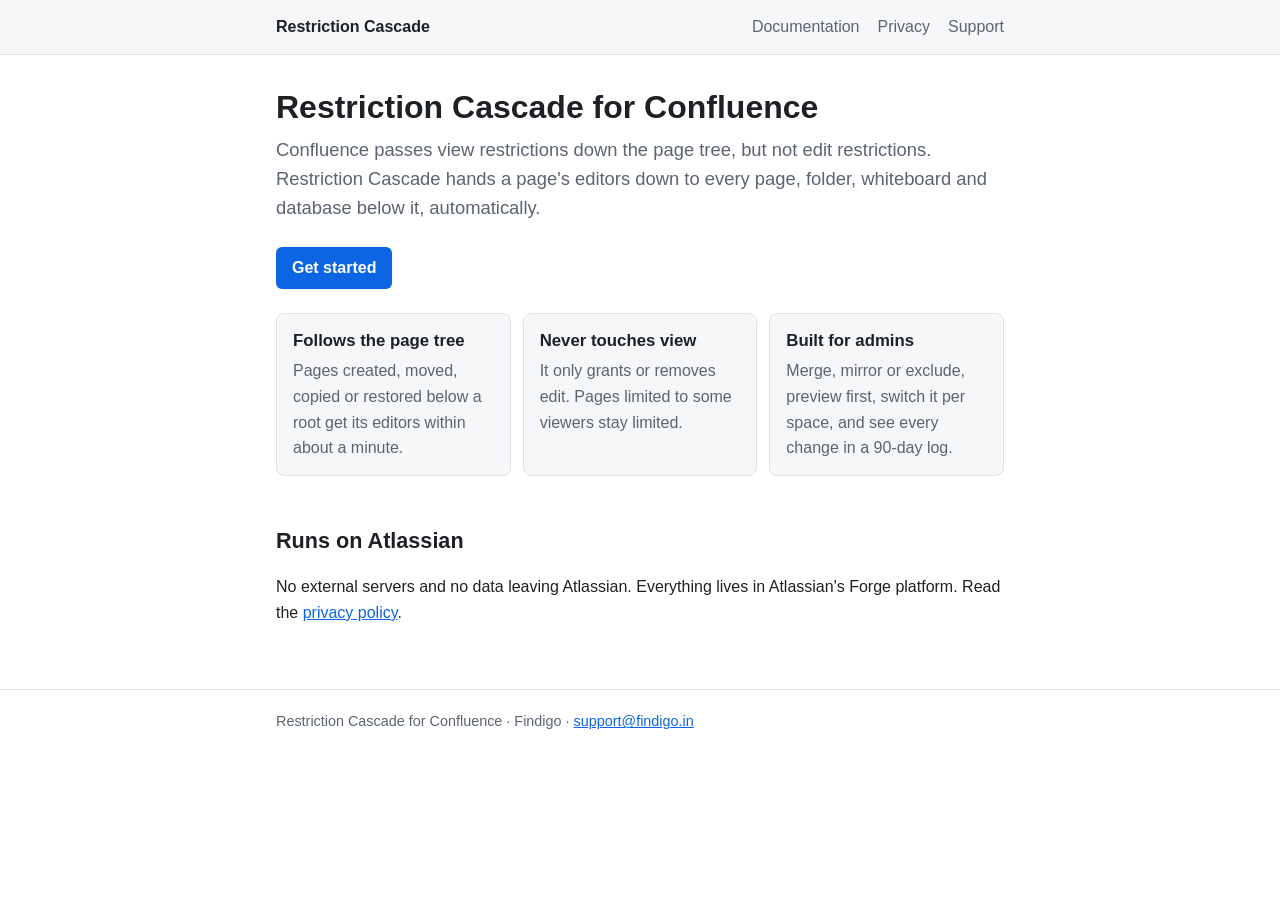
==== index.html @ 6f332340 "Add documentation, privacy policy and support pages Public pages for the Restriction Cascade for Con" ====
<!doctype html>
<html lang="en">
<head>
  <meta charset="utf-8">
  <meta name="viewport" content="width=device-width, initial-scale=1">
  <title>Restriction Cascade for Confluence</title>
  <meta name="description" content="Child pages inherit the parent's edit restrictions automatically. Merge or mirror editors, audit every change, never touch view.">
  <link rel="stylesheet" href="/assets/style.css">
</head>
<body>
  <header class="site">
    <div class="inner">
      <a class="brand" href="/">Restriction Cascade</a>
      <nav class="site" aria-label="Main">
        <a href="/docs/">Documentation</a>
        <a href="/privacy/">Privacy</a>
        <a href="/support/">Support</a>
      </nav>
    </div>
  </header>

  <main>
    <h1>Restriction Cascade for Confluence</h1>
    <p class="lead">
      Confluence passes view restrictions down the page tree, but not edit restrictions. Restriction Cascade hands a page's editors down to
      every page, folder, whiteboard and database below it, automatically.
    </p>
    <p><a class="button" href="/docs/#get-started">Get started</a></p>

    <div class="cards">
      <div class="card">
        <h3>Follows the page tree</h3>
        <p>Pages created, moved, copied or restored below a root get its editors within about a minute.</p>
      </div>
      <div class="card">
        <h3>Never touches view</h3>
        <p>It only grants or removes edit. Pages limited to some viewers stay limited.</p>
      </div>
      <div class="card">
        <h3>Built for admins</h3>
        <p>Merge, mirror or exclude, preview first, switch it per space, and see every change in a 90-day log.</p>
      </div>
    </div>

    <h2>Runs on Atlassian</h2>
    <p>No external servers and no data leaving Atlassian. Everything lives in Atlassian's Forge platform. Read the <a href="/privacy/">privacy policy</a>.</p>
  </main>

  <footer class="site">
    <div class="inner">Restriction Cascade for Confluence · Findigo · <a href="mailto:support@findigo.in">support@findigo.in</a></div>
  </footer>
</body>
</html>
---- assets/style.css ----
:root {
  --bg: #ffffff;
  --surface: #f6f7f9;
  --text: #1d2125;
  --muted: #5b6470;
  --border: #dfe1e6;
  --accent: #0c66e4;
  --accent-text: #ffffff;
  --code-bg: #f1f2f4;
  --ok: #216e4e;
  --warn-bg: #fff7d6;
  --warn-border: #f5cd47;
}

@media (prefers-color-scheme: dark) {
  :root {
    --bg: #161a1d;
    --surface: #1d2125;
    --text: #dee4ea;
    --muted: #9fadbc;
    --border: #38414a;
    --accent: #579dff;
    --accent-text: #161a1d;
    --code-bg: #22272b;
    --ok: #7ee2b8;
    --warn-bg: #332e1b;
    --warn-border: #7f5f01;
  }
}

* {
  box-sizing: border-box;
}

html {
  -webkit-text-size-adjust: 100%;
}

body {
  margin: 0;
  background: var(--bg);
  color: var(--text);
  font: 16px/1.6 -apple-system, BlinkMacSystemFont, "Segoe UI", Roboto, "Helvetica Neue", Arial, sans-serif;
}

a {
  color: var(--accent);
}

header.site {
  border-bottom: 1px solid var(--border);
  background: var(--surface);
}

header.site .inner,
main,
footer.site .inner {
  max-width: 760px;
  margin: 0 auto;
  padding: 0 16px;
}

header.site .inner {
  display: flex;
  flex-wrap: wrap;
  align-items: center;
  justify-content: space-between;
  gap: 8px 24px;
  padding-top: 14px;
  padding-bottom: 14px;
}

.brand {
  font-weight: 700;
  color: var(--text);
  text-decoration: none;
}

nav.site {
  display: flex;
  flex-wrap: wrap;
  gap: 4px 18px;
}

nav.site a {
  color: var(--muted);
  text-decoration: none;
}

nav.site a[aria-current="page"],
nav.site a:hover {
  color: var(--text);
}

main {
  padding-top: 32px;
  padding-bottom: 48px;
}

h1 {
  font-size: 2rem;
  line-height: 1.25;
  margin: 0 0 8px;
}

h2 {
  font-size: 1.35rem;
  margin: 40px 0 8px;
  padding-top: 8px;
}

h3 {
  font-size: 1.05rem;
  margin: 24px 0 4px;
}

.lead {
  font-size: 1.15rem;
  color: var(--muted);
  margin: 0 0 24px;
}

.meta {
  color: var(--muted);
  font-size: 0.9rem;
}

ul,
ol {
  padding-left: 1.4em;
}

li + li {
  margin-top: 4px;
}

code {
  background: var(--code-bg);
  border-radius: 4px;
  padding: 1px 5px;
  font-size: 0.92em;
  overflow-wrap: anywhere;
}

.cards {
  display: grid;
  grid-template-columns: repeat(auto-fit, minmax(210px, 1fr));
  gap: 12px;
  margin: 24px 0;
}

.card {
  border: 1px solid var(--border);
  border-radius: 8px;
  padding: 14px 16px;
  background: var(--surface);
}

.card h3 {
  margin-top: 0;
}

.card p {
  margin: 0;
  color: var(--muted);
}

.button {
  display: inline-block;
  background: var(--accent);
  color: var(--accent-text);
  border-radius: 6px;
  padding: 8px 16px;
  text-decoration: none;
  font-weight: 600;
}

.note {
  border: 1px solid var(--warn-border);
  background: var(--warn-bg);
  border-radius: 8px;
  padding: 12px 16px;
  margin: 16px 0;
}

table {
  width: 100%;
  border-collapse: collapse;
  margin: 12px 0;
  font-size: 0.95rem;
}

th,
td {
  text-align: left;
  vertical-align: top;
  border-bottom: 1px solid var(--border);
  padding: 8px 8px 8px 0;
}

.table-wrap {
  overflow-x: auto;
}

footer.site {
  border-top: 1px solid var(--border);
  color: var(--muted);
  font-size: 0.9rem;
}

footer.site .inner {
  padding-top: 20px;
  padding-bottom: 28px;
}
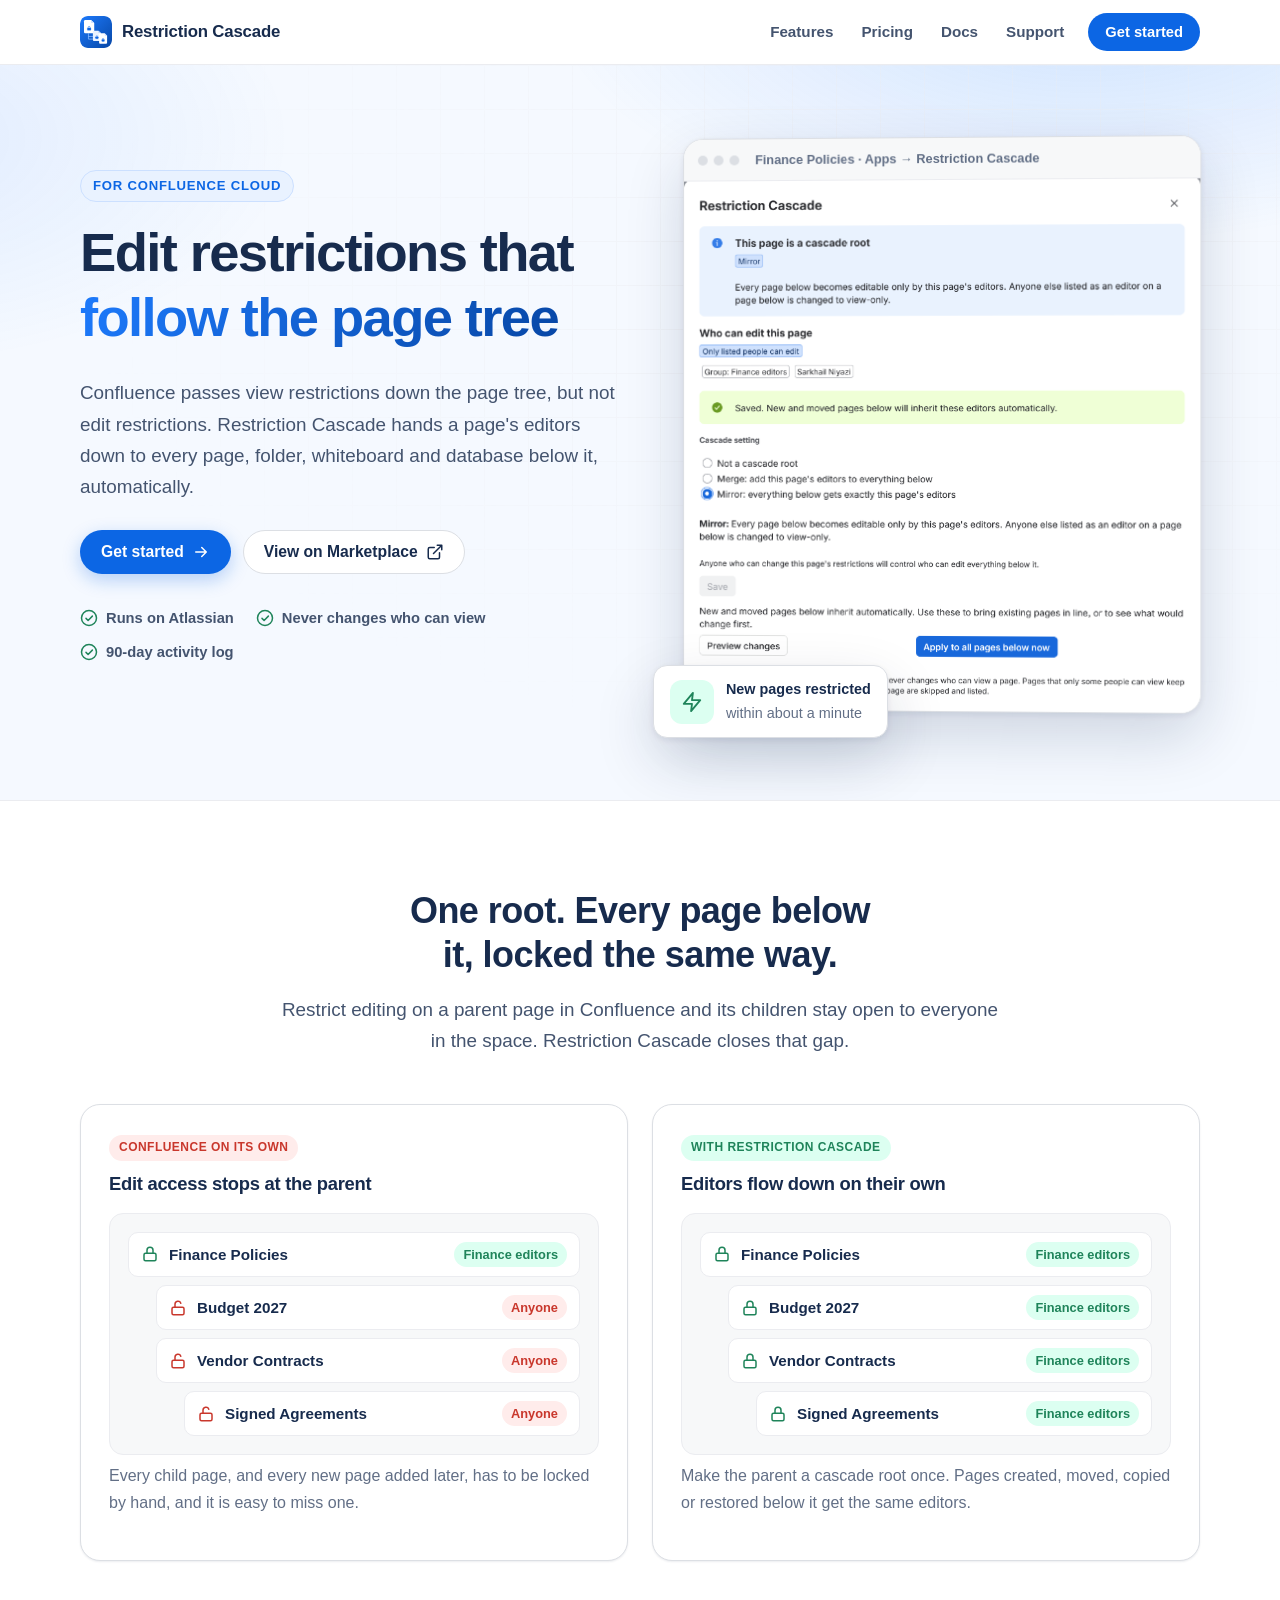
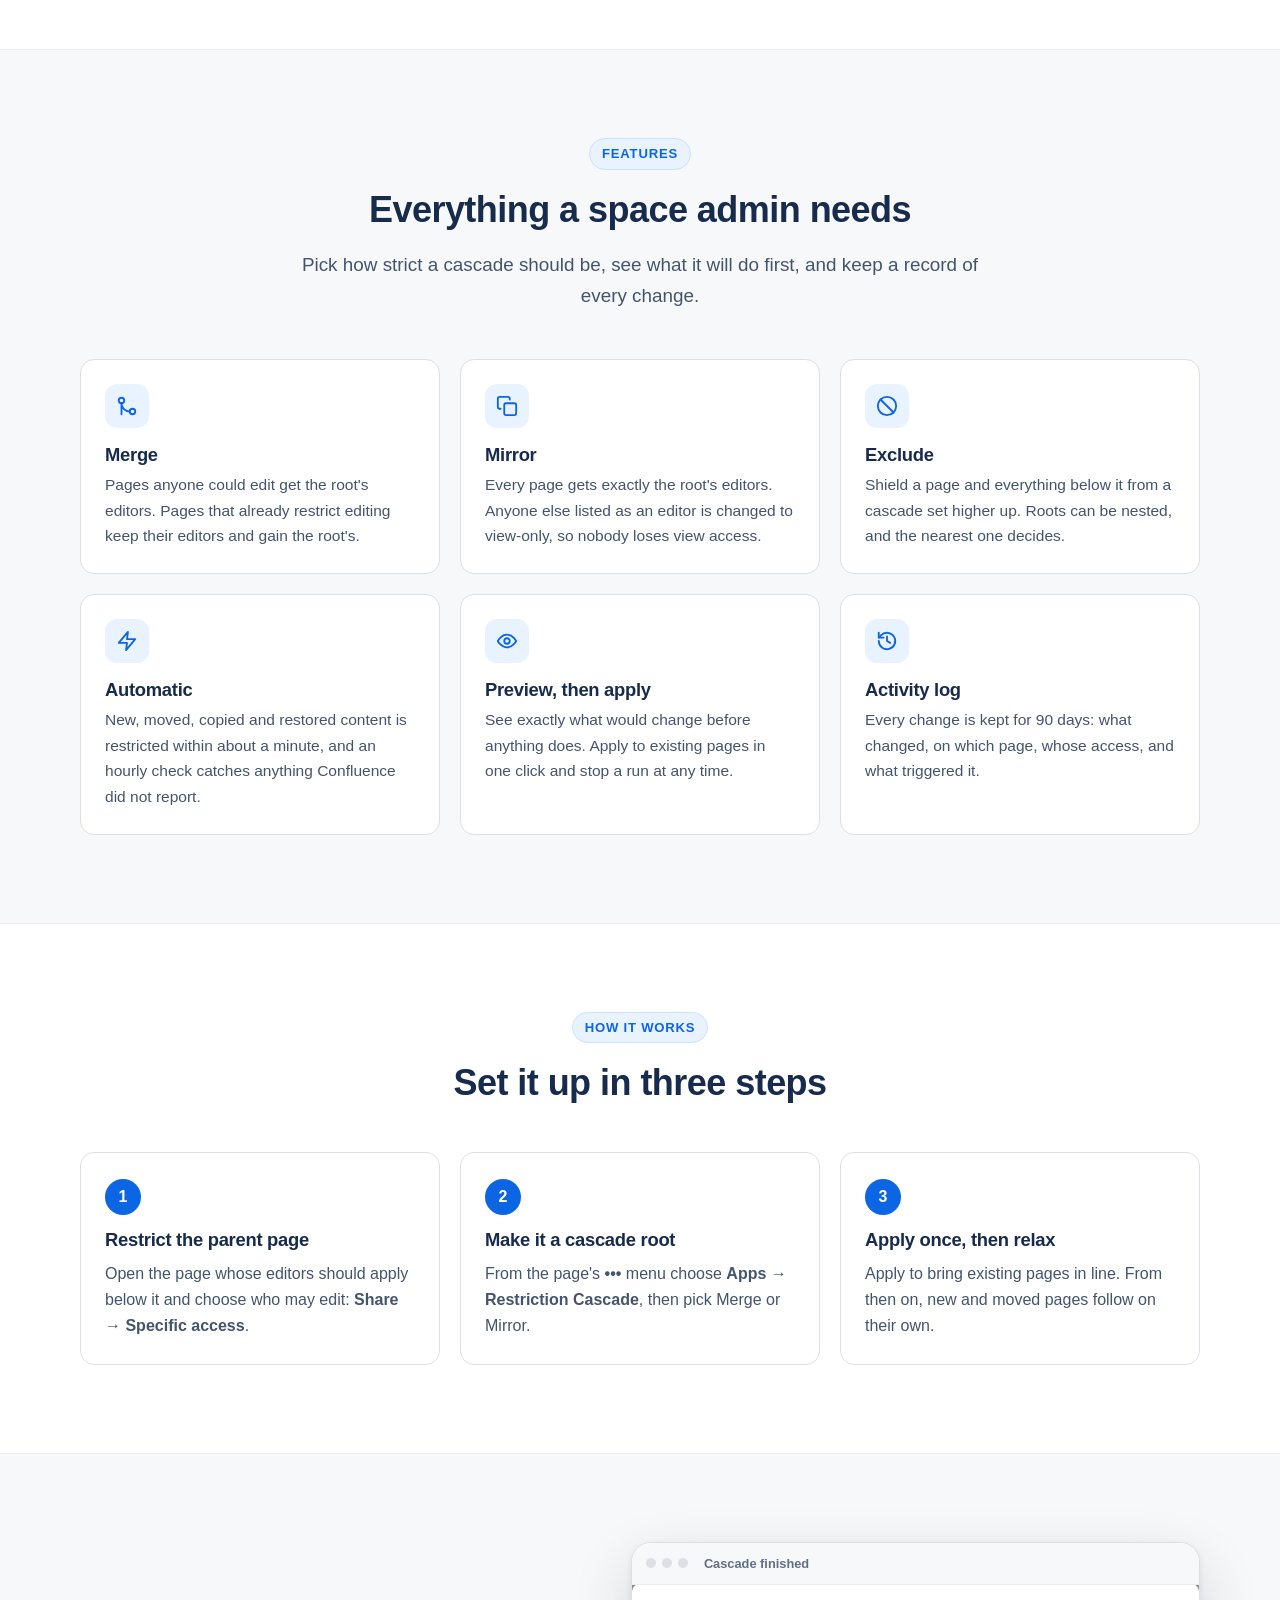
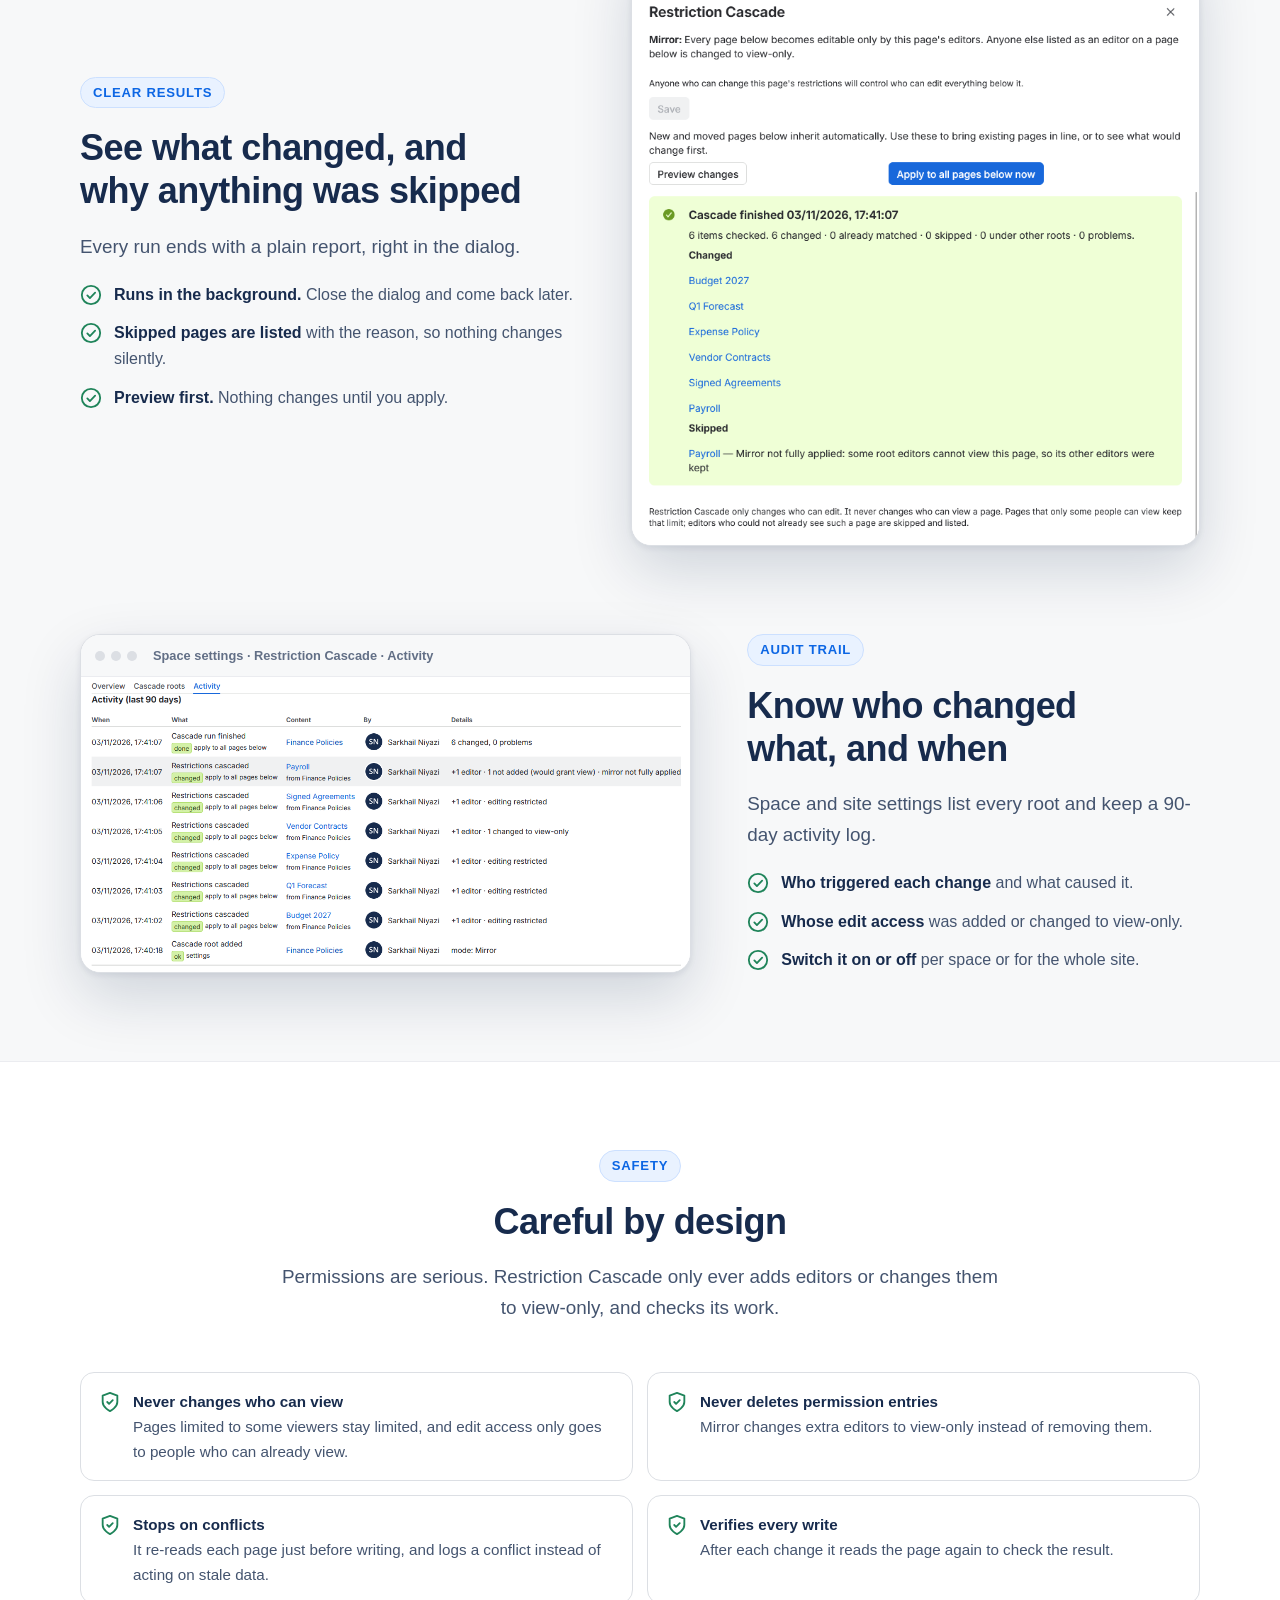
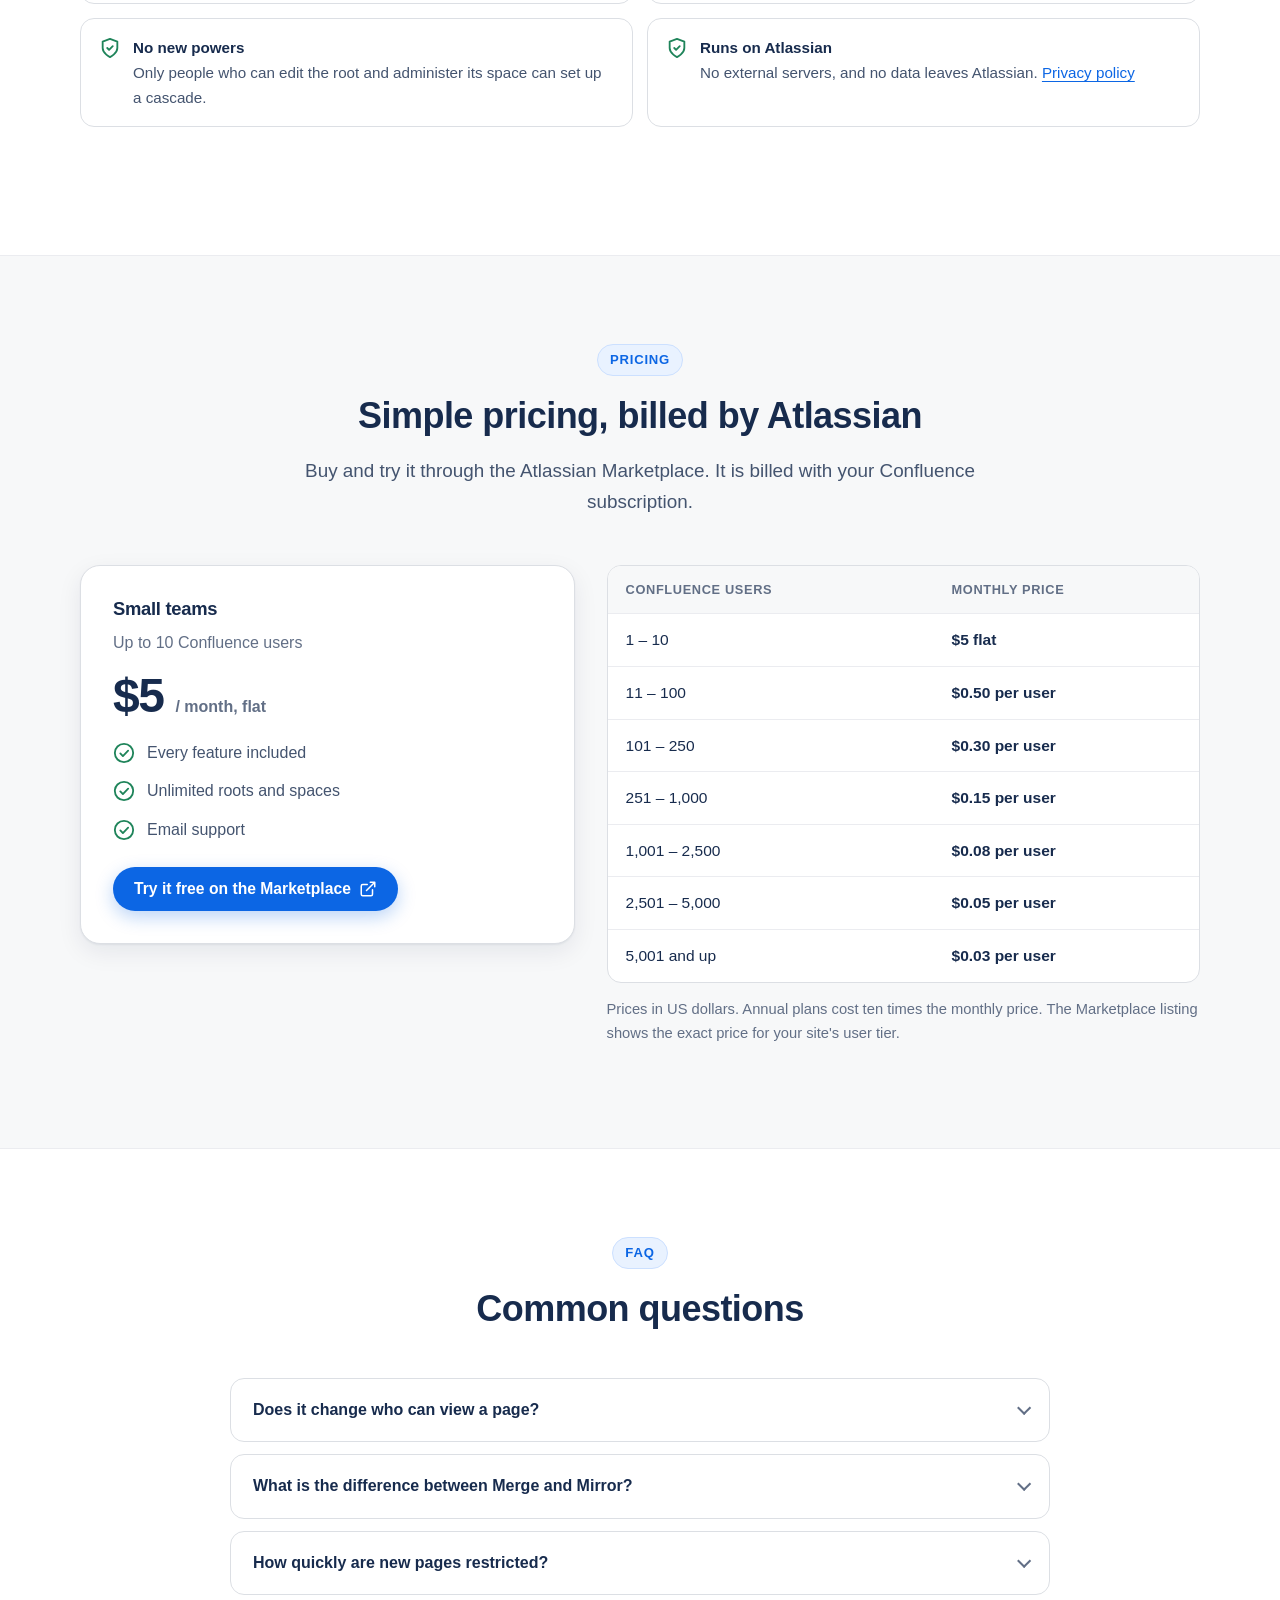
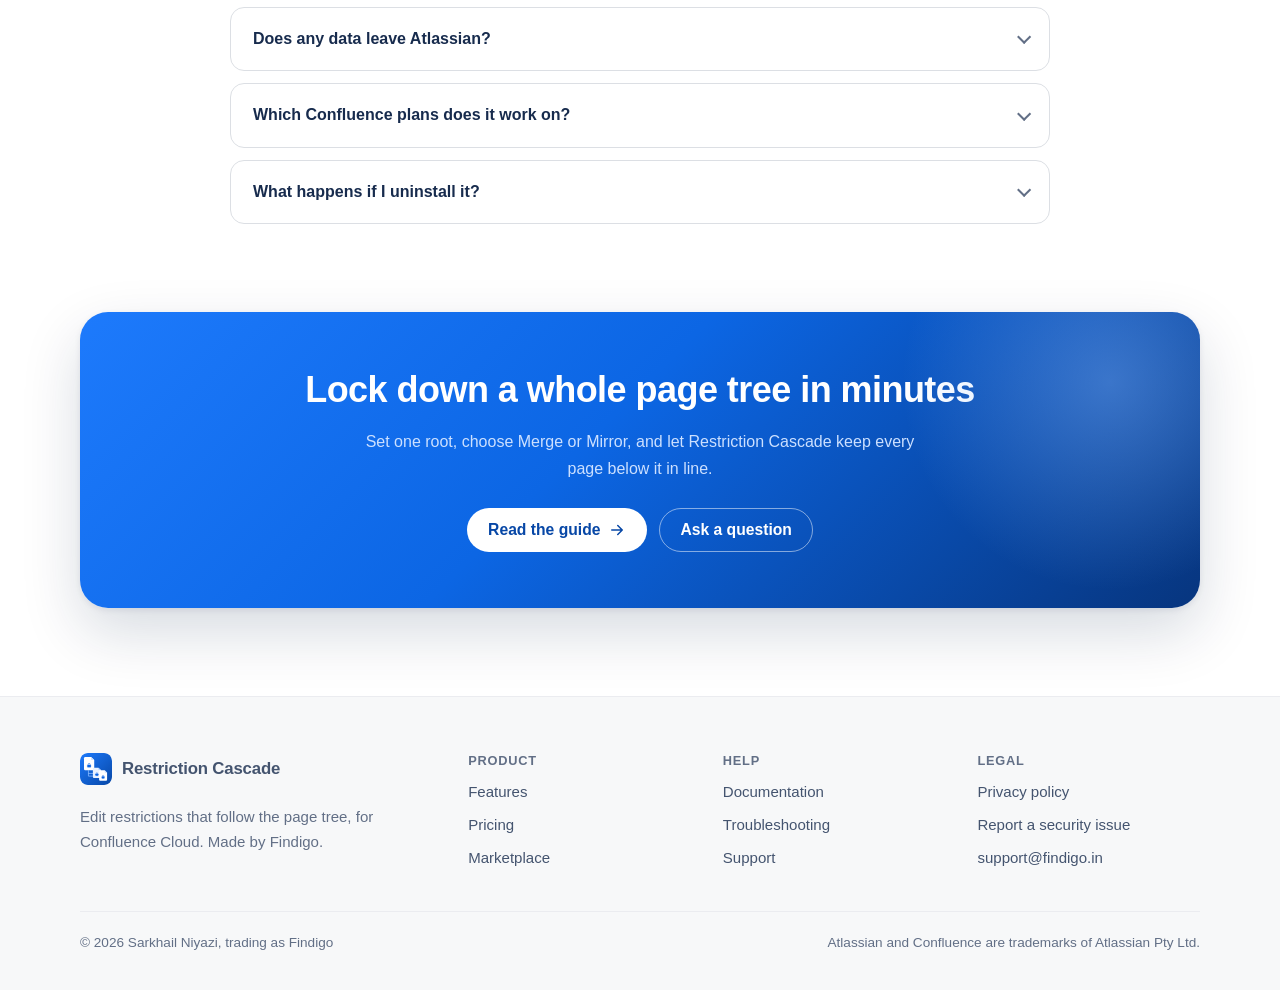
==== commit a3c423d7: "Redesign the site: product home page, docs sidebar, icons and screenshots New design system with lig" ====
--- a/index.html
+++ b/index.html
@@ -4,50 +4,372 @@
   <meta charset="utf-8">
   <meta name="viewport" content="width=device-width, initial-scale=1">
   <title>Restriction Cascade for Confluence</title>
-  <meta name="description" content="Child pages inherit the parent's edit restrictions automatically. Merge or mirror editors, audit every change, never touch view.">
+  <meta name="description" content="Child pages inherit the parent's edit restrictions automatically. Merge or mirror editors, preview every change, keep a 90-day audit log, and never touch view access.">
+  <meta name="theme-color" content="#0c66e4">
+  <meta property="og:type" content="website">
+  <meta property="og:title" content="Restriction Cascade for Confluence">
+  <meta property="og:description" content="Edit restrictions that follow the page tree, automatically.">
+  <meta property="og:url" content="https://cascade.findigo.in/">
+  <meta property="og:image" content="https://cascade.findigo.in/assets/img/og.png">
+  <meta name="twitter:card" content="summary_large_image">
+  <link rel="icon" href="/assets/img/logo.svg" type="image/svg+xml">
+  <link rel="apple-touch-icon" href="/assets/img/logo-144.png">
   <link rel="stylesheet" href="/assets/style.css">
+  <script src="/assets/site.js" defer></script>
 </head>
 <body>
-  <header class="site">
-    <div class="inner">
-      <a class="brand" href="/">Restriction Cascade</a>
-      <nav class="site" aria-label="Main">
-        <a href="/docs/">Documentation</a>
-        <a href="/privacy/">Privacy</a>
+  <a class="skip-link" href="#main">Skip to content</a>
+
+  <header class="site-header">
+    <div class="wrap">
+      <a class="brand" href="/"><img src="/assets/img/logo.svg" alt="" width="32" height="32">Restriction Cascade</a>
+      <nav class="nav" aria-label="Main">
+        <a href="/#features">Features</a>
+        <a href="/#pricing">Pricing</a>
+        <a href="/docs/">Docs</a>
         <a href="/support/">Support</a>
+        <a class="btn" href="/docs/#get-started">Get started</a>
       </nav>
+      <details class="menu">
+        <summary aria-label="Open menu"><svg aria-hidden="true"><use href="/assets/icons.svg#menu"/></svg></summary>
+        <nav class="menu-panel" aria-label="Main">
+          <a href="/#features">Features</a>
+          <a href="/#pricing">Pricing</a>
+          <a href="/docs/">Documentation</a>
+          <a href="/support/">Support</a>
+          <a href="/privacy/">Privacy</a>
+        </nav>
+      </details>
     </div>
   </header>
 
-  <main>
-    <h1>Restriction Cascade for Confluence</h1>
-    <p class="lead">
-      Confluence passes view restrictions down the page tree, but not edit restrictions. Restriction Cascade hands a page's editors down to
-      every page, folder, whiteboard and database below it, automatically.
-    </p>
-    <p><a class="button" href="/docs/#get-started">Get started</a></p>
-
-    <div class="cards">
-      <div class="card">
-        <h3>Follows the page tree</h3>
-        <p>Pages created, moved, copied or restored below a root get its editors within about a minute.</p>
-      </div>
-      <div class="card">
-        <h3>Never touches view</h3>
-        <p>It only grants or removes edit. Pages limited to some viewers stay limited.</p>
-      </div>
-      <div class="card">
-        <h3>Built for admins</h3>
-        <p>Merge, mirror or exclude, preview first, switch it per space, and see every change in a 90-day log.</p>
+  <main id="main">
+    <section class="hero">
+      <div class="wrap">
+        <div>
+          <span class="eyebrow">For Confluence Cloud</span>
+          <h1>Edit restrictions that <span>follow the page tree</span></h1>
+          <p class="lead">
+            Confluence passes view restrictions down the page tree, but not edit restrictions. Restriction Cascade hands a page's editors
+            down to every page, folder, whiteboard and database below it, automatically.
+          </p>
+          <div class="cta-row">
+            <a class="btn btn-primary" href="/docs/#get-started">Get started <svg aria-hidden="true"><use href="/assets/icons.svg#arrow-right"/></svg></a>
+            <a class="btn btn-ghost" href="https://marketplace.atlassian.com/apps/2555148350">View on Marketplace <svg aria-hidden="true"><use href="/assets/icons.svg#external"/></svg></a>
+          </div>
+          <ul class="trust">
+            <li><svg aria-hidden="true"><use href="/assets/icons.svg#check-circle"/></svg>Runs on Atlassian</li>
+            <li><svg aria-hidden="true"><use href="/assets/icons.svg#check-circle"/></svg>Never changes who can view</li>
+            <li><svg aria-hidden="true"><use href="/assets/icons.svg#check-circle"/></svg>90-day activity log</li>
+          </ul>
+        </div>
+
+        <div class="hero-visual">
+          <div class="shot">
+            <div class="shot-bar" aria-hidden="true"><i></i><i></i><i></i><span>Finance Policies · Apps → Restriction Cascade</span></div>
+            <img src="/assets/img/dialog.png" width="800" height="822"
+              alt="The Restriction Cascade dialog on a page: it is a cascade root in Mirror mode, editable by the Finance editors group and one person, with buttons to preview changes or apply to all pages below now.">
+          </div>
+          <div class="float-card">
+            <span class="icon"><svg aria-hidden="true"><use href="/assets/icons.svg#zap"/></svg></span>
+            <div><strong>New pages restricted</strong><span>within about a minute</span></div>
+          </div>
+        </div>
+      </div>
+    </section>
+
+    <section class="section">
+      <div class="wrap">
+        <div class="section-head">
+          <h2>One root. Every page below it, locked the same way.</h2>
+          <p class="lead">Restrict editing on a parent page in Confluence and its children stay open to everyone in the space. Restriction Cascade closes that gap.</p>
+        </div>
+
+        <div class="compare">
+          <div class="compare-card">
+            <span class="tag tag-bad">Confluence on its own</span>
+            <h3>Edit access stops at the parent</h3>
+            <div class="tree" aria-label="Example page tree without Restriction Cascade">
+              <div class="tree-row"><svg class="lock-closed" aria-hidden="true"><use href="/assets/icons.svg#lock"/></svg>Finance Policies<span class="who who-locked">Finance editors</span></div>
+              <div class="tree-row l1"><svg class="lock-open" aria-hidden="true"><use href="/assets/icons.svg#unlock"/></svg>Budget 2027<span class="who who-open">Anyone</span></div>
+              <div class="tree-row l1"><svg class="lock-open" aria-hidden="true"><use href="/assets/icons.svg#unlock"/></svg>Vendor Contracts<span class="who who-open">Anyone</span></div>
+              <div class="tree-row l2"><svg class="lock-open" aria-hidden="true"><use href="/assets/icons.svg#unlock"/></svg>Signed Agreements<span class="who who-open">Anyone</span></div>
+            </div>
+            <p class="muted">Every child page, and every new page added later, has to be locked by hand, and it is easy to miss one.</p>
+          </div>
+
+          <div class="compare-card">
+            <span class="tag tag-good">With Restriction Cascade</span>
+            <h3>Editors flow down on their own</h3>
+            <div class="tree" aria-label="Example page tree with Restriction Cascade">
+              <div class="tree-row"><svg class="lock-closed" aria-hidden="true"><use href="/assets/icons.svg#lock"/></svg>Finance Policies<span class="who who-locked">Finance editors</span></div>
+              <div class="tree-row l1"><svg class="lock-closed" aria-hidden="true"><use href="/assets/icons.svg#lock"/></svg>Budget 2027<span class="who who-locked">Finance editors</span></div>
+              <div class="tree-row l1"><svg class="lock-closed" aria-hidden="true"><use href="/assets/icons.svg#lock"/></svg>Vendor Contracts<span class="who who-locked">Finance editors</span></div>
+              <div class="tree-row l2"><svg class="lock-closed" aria-hidden="true"><use href="/assets/icons.svg#lock"/></svg>Signed Agreements<span class="who who-locked">Finance editors</span></div>
+            </div>
+            <p class="muted">Make the parent a cascade root once. Pages created, moved, copied or restored below it get the same editors.</p>
+          </div>
+        </div>
+      </div>
+    </section>
+
+    <section class="section section-tint" id="features">
+      <div class="wrap">
+        <div class="section-head">
+          <span class="eyebrow">Features</span>
+          <h2>Everything a space admin needs</h2>
+          <p class="lead">Pick how strict a cascade should be, see what it will do first, and keep a record of every change.</p>
+        </div>
+
+        <div class="grid-3">
+          <div class="card">
+            <span class="icon"><svg aria-hidden="true"><use href="/assets/icons.svg#merge"/></svg></span>
+            <h3>Merge</h3>
+            <p>Pages anyone could edit get the root's editors. Pages that already restrict editing keep their editors and gain the root's.</p>
+          </div>
+          <div class="card">
+            <span class="icon"><svg aria-hidden="true"><use href="/assets/icons.svg#mirror"/></svg></span>
+            <h3>Mirror</h3>
+            <p>Every page gets exactly the root's editors. Anyone else listed as an editor is changed to view-only, so nobody loses view access.</p>
+          </div>
+          <div class="card">
+            <span class="icon"><svg aria-hidden="true"><use href="/assets/icons.svg#exclude"/></svg></span>
+            <h3>Exclude</h3>
+            <p>Shield a page and everything below it from a cascade set higher up. Roots can be nested, and the nearest one decides.</p>
+          </div>
+          <div class="card">
+            <span class="icon"><svg aria-hidden="true"><use href="/assets/icons.svg#zap"/></svg></span>
+            <h3>Automatic</h3>
+            <p>New, moved, copied and restored content is restricted within about a minute, and an hourly check catches anything Confluence did not report.</p>
+          </div>
+          <div class="card">
+            <span class="icon"><svg aria-hidden="true"><use href="/assets/icons.svg#eye"/></svg></span>
+            <h3>Preview, then apply</h3>
+            <p>See exactly what would change before anything does. Apply to existing pages in one click and stop a run at any time.</p>
+          </div>
+          <div class="card">
+            <span class="icon"><svg aria-hidden="true"><use href="/assets/icons.svg#history"/></svg></span>
+            <h3>Activity log</h3>
+            <p>Every change is kept for 90 days: what changed, on which page, whose access, and what triggered it.</p>
+          </div>
+        </div>
+      </div>
+    </section>
+
+    <section class="section">
+      <div class="wrap">
+        <div class="section-head">
+          <span class="eyebrow">How it works</span>
+          <h2>Set it up in three steps</h2>
+        </div>
+        <ol class="steps">
+          <li>
+            <h3>Restrict the parent page</h3>
+            <p>Open the page whose editors should apply below it and choose who may edit: <strong>Share → Specific access</strong>.</p>
+          </li>
+          <li>
+            <h3>Make it a cascade root</h3>
+            <p>From the page's <strong>•••</strong> menu choose <strong>Apps → Restriction Cascade</strong>, then pick Merge or Mirror.</p>
+          </li>
+          <li>
+            <h3>Apply once, then relax</h3>
+            <p>Apply to bring existing pages in line. From then on, new and moved pages follow on their own.</p>
+          </li>
+        </ol>
+      </div>
+    </section>
+
+    <section class="section section-tint">
+      <div class="wrap">
+        <div class="showcase">
+          <div class="showcase-text">
+            <span class="eyebrow">Clear results</span>
+            <h2>See what changed, and why anything was skipped</h2>
+            <p class="lead">Every run ends with a plain report, right in the dialog.</p>
+            <ul class="checks">
+              <li><svg aria-hidden="true"><use href="/assets/icons.svg#check-circle"/></svg><span><strong>Runs in the background.</strong> Close the dialog and come back later.</span></li>
+              <li><svg aria-hidden="true"><use href="/assets/icons.svg#check-circle"/></svg><span><strong>Skipped pages are listed</strong> with the reason, so nothing changes silently.</span></li>
+              <li><svg aria-hidden="true"><use href="/assets/icons.svg#check-circle"/></svg><span><strong>Preview first.</strong> Nothing changes until you apply.</span></li>
+            </ul>
+          </div>
+          <div class="shot">
+            <div class="shot-bar" aria-hidden="true"><i></i><i></i><i></i><span>Cascade finished</span></div>
+            <a href="/assets/img/results.png" title="Open full size"><img src="/assets/img/results.png" width="800" height="790" loading="lazy"
+              alt="A finished cascade run: six items checked and changed, with each changed page listed, and one page listed as skipped with the reason."></a>
+          </div>
+        </div>
+
+        <div class="showcase flip">
+          <div class="shot">
+            <div class="shot-bar" aria-hidden="true"><i></i><i></i><i></i><span>Space settings · Restriction Cascade · Activity</span></div>
+            <a href="/assets/img/activity.png" title="Open full size"><img src="/assets/img/activity.png" width="1150" height="556" loading="lazy"
+              alt="The space activity log: each row shows when a change happened, what it was, the page, who triggered it, and details such as one editor added."></a>
+          </div>
+          <div class="showcase-text">
+            <span class="eyebrow">Audit trail</span>
+            <h2>Know who changed what, and when</h2>
+            <p class="lead">Space and site settings list every root and keep a 90-day activity log.</p>
+            <ul class="checks">
+              <li><svg aria-hidden="true"><use href="/assets/icons.svg#check-circle"/></svg><span><strong>Who triggered each change</strong> and what caused it.</span></li>
+              <li><svg aria-hidden="true"><use href="/assets/icons.svg#check-circle"/></svg><span><strong>Whose edit access</strong> was added or changed to view-only.</span></li>
+              <li><svg aria-hidden="true"><use href="/assets/icons.svg#check-circle"/></svg><span><strong>Switch it on or off</strong> per space or for the whole site.</span></li>
+            </ul>
+          </div>
+        </div>
+      </div>
+    </section>
+
+    <section class="section" id="safety">
+      <div class="wrap">
+        <div class="section-head">
+          <span class="eyebrow">Safety</span>
+          <h2>Careful by design</h2>
+          <p class="lead">Permissions are serious. Restriction Cascade only ever adds editors or changes them to view-only, and checks its work.</p>
+        </div>
+        <div class="glance">
+          <div><svg aria-hidden="true"><use href="/assets/icons.svg#shield"/></svg><p><strong>Never changes who can view</strong>Pages limited to some viewers stay limited, and edit access only goes to people who can already view.</p></div>
+          <div><svg aria-hidden="true"><use href="/assets/icons.svg#shield"/></svg><p><strong>Never deletes permission entries</strong>Mirror changes extra editors to view-only instead of removing them.</p></div>
+          <div><svg aria-hidden="true"><use href="/assets/icons.svg#shield"/></svg><p><strong>Stops on conflicts</strong>It re-reads each page just before writing, and logs a conflict instead of acting on stale data.</p></div>
+          <div><svg aria-hidden="true"><use href="/assets/icons.svg#shield"/></svg><p><strong>Verifies every write</strong>After each change it reads the page again to check the result.</p></div>
+          <div><svg aria-hidden="true"><use href="/assets/icons.svg#shield"/></svg><p><strong>No new powers</strong>Only people who can edit the root and administer its space can set up a cascade.</p></div>
+          <div><svg aria-hidden="true"><use href="/assets/icons.svg#shield"/></svg><p><strong>Runs on Atlassian</strong>No external servers, and no data leaves Atlassian. <a href="/privacy/">Privacy policy</a></p></div>
+        </div>
+      </div>
+    </section>
+
+    <section class="section section-tint" id="pricing">
+      <div class="wrap">
+        <div class="section-head">
+          <span class="eyebrow">Pricing</span>
+          <h2>Simple pricing, billed by Atlassian</h2>
+          <p class="lead">Buy and try it through the Atlassian Marketplace. It is billed with your Confluence subscription.</p>
+        </div>
+        <div class="pricing">
+          <div class="price-card">
+            <h3>Small teams</h3>
+            <p class="muted">Up to 10 Confluence users</p>
+            <div class="price-big">$5 <small>/ month, flat</small></div>
+            <ul class="checks">
+              <li><svg aria-hidden="true"><use href="/assets/icons.svg#check-circle"/></svg><span>Every feature included</span></li>
+              <li><svg aria-hidden="true"><use href="/assets/icons.svg#check-circle"/></svg><span>Unlimited roots and spaces</span></li>
+              <li><svg aria-hidden="true"><use href="/assets/icons.svg#check-circle"/></svg><span>Email support</span></li>
+            </ul>
+            <p style="margin-top: 24px; margin-bottom: 0;">
+              <a class="btn btn-primary" href="https://marketplace.atlassian.com/apps/2555148350">Try it free on the Marketplace <svg aria-hidden="true"><use href="/assets/icons.svg#external"/></svg></a>
+            </p>
+          </div>
+          <div>
+            <div class="table-wrap">
+              <table>
+                <thead>
+                  <tr><th>Confluence users</th><th>Monthly price</th></tr>
+                </thead>
+                <tbody>
+                  <tr><td>1 – 10</td><td class="num">$5 flat</td></tr>
+                  <tr><td>11 – 100</td><td class="num">$0.50 per user</td></tr>
+                  <tr><td>101 – 250</td><td class="num">$0.30 per user</td></tr>
+                  <tr><td>251 – 1,000</td><td class="num">$0.15 per user</td></tr>
+                  <tr><td>1,001 – 2,500</td><td class="num">$0.08 per user</td></tr>
+                  <tr><td>2,501 – 5,000</td><td class="num">$0.05 per user</td></tr>
+                  <tr><td>5,001 and up</td><td class="num">$0.03 per user</td></tr>
+                </tbody>
+              </table>
+            </div>
+            <p class="muted" style="margin-top: 14px; font-size: 0.92rem;">
+              Prices in US dollars. Annual plans cost ten times the monthly price. The Marketplace listing shows the exact price for your
+              site's user tier.
+            </p>
+          </div>
+        </div>
+      </div>
+    </section>
+
+    <section class="section" id="faq">
+      <div class="wrap">
+        <div class="section-head">
+          <span class="eyebrow">FAQ</span>
+          <h2>Common questions</h2>
+        </div>
+        <div class="faq">
+          <details>
+            <summary>Does it change who can view a page?</summary>
+            <p>No. It only grants or removes edit access. Pages limited to some viewers stay limited, and it only gives edit access to people who can already view the page.</p>
+          </details>
+          <details>
+            <summary>What is the difference between Merge and Mirror?</summary>
+            <p>Merge adds the root's editors and keeps anyone a page already lists. Mirror makes every page match the root exactly and changes anyone else to view-only. Nobody loses view access with either.</p>
+          </details>
+          <details>
+            <summary>How quickly are new pages restricted?</summary>
+            <p>Usually within about a minute. Confluence can report new pages up to about three minutes late, so a brand-new page can briefly be editable by everyone in the space.</p>
+          </details>
+          <details>
+            <summary>Does any data leave Atlassian?</summary>
+            <p>No. The app runs entirely on Atlassian's Forge platform. We operate no servers and cannot see your content. See the <a href="/privacy/">privacy policy</a>.</p>
+          </details>
+          <details>
+            <summary>Which Confluence plans does it work on?</summary>
+            <p>Confluence Cloud Standard, Premium and Enterprise. Confluence Free has no page restrictions, so there is nothing to cascade.</p>
+          </details>
+          <details>
+            <summary>What happens if I uninstall it?</summary>
+            <p>Restrictions the app has set stay on your pages. Atlassian deletes the app's stored data 28 days after uninstall.</p>
+          </details>
+        </div>
+      </div>
+    </section>
+
+    <section class="section" style="padding-top: 0;">
+      <div class="wrap">
+        <div class="cta-band">
+          <h2>Lock down a whole page tree in minutes</h2>
+          <p>Set one root, choose Merge or Mirror, and let Restriction Cascade keep every page below it in line.</p>
+          <div class="cta-row">
+            <a class="btn btn-primary" href="/docs/#get-started">Read the guide <svg aria-hidden="true"><use href="/assets/icons.svg#arrow-right"/></svg></a>
+            <a class="btn btn-ghost" href="/support/">Ask a question</a>
+          </div>
+        </div>
+      </div>
+    </section>
+  </main>
+
+  <footer class="site-footer">
+    <div class="wrap">
+      <div class="footer-grid">
+        <div class="footer-about">
+          <a class="brand" href="/"><img src="/assets/img/logo.svg" alt="" width="32" height="32">Restriction Cascade</a>
+          <p>Edit restrictions that follow the page tree, for Confluence Cloud. Made by Findigo.</p>
+        </div>
+        <div>
+          <h4>Product</h4>
+          <ul>
+            <li><a href="/#features">Features</a></li>
+            <li><a href="/#pricing">Pricing</a></li>
+            <li><a href="https://marketplace.atlassian.com/apps/2555148350">Marketplace</a></li>
+          </ul>
+        </div>
+        <div>
+          <h4>Help</h4>
+          <ul>
+            <li><a href="/docs/">Documentation</a></li>
+            <li><a href="/docs/#troubleshooting">Troubleshooting</a></li>
+            <li><a href="/support/">Support</a></li>
+          </ul>
+        </div>
+        <div>
+          <h4>Legal</h4>
+          <ul>
+            <li><a href="/privacy/">Privacy policy</a></li>
+            <li><a href="/support/#security">Report a security issue</a></li>
+            <li><a href="mailto:support@findigo.in">support@findigo.in</a></li>
+          </ul>
+        </div>
+      </div>
+      <div class="footer-legal">
+        <span>© 2026 Sarkhail Niyazi, trading as Findigo</span>
+        <span>Atlassian and Confluence are trademarks of Atlassian Pty Ltd.</span>
       </div>
     </div>
-
-    <h2>Runs on Atlassian</h2>
-    <p>No external servers and no data leaving Atlassian. Everything lives in Atlassian's Forge platform. Read the <a href="/privacy/">privacy policy</a>.</p>
-  </main>
-
-  <footer class="site">
-    <div class="inner">Restriction Cascade for Confluence · Findigo · <a href="mailto:support@findigo.in">support@findigo.in</a></div>
   </footer>
 </body>
 </html>
--- a/assets/style.css
+++ b/assets/style.css
@@ -1,214 +1,1646 @@
+/* Restriction Cascade site. One stylesheet, light and dark, no external requests. */
+
 :root {
+  --brand: #0c66e4;
+  --brand-strong: #0747a6;
+  --brand-ink: #ffffff;
+  --brand-soft: #e9f2ff;
+  --brand-line: #cce0ff;
+
+  --ink: #172b4d;
+  --ink-2: #44546f;
+  --muted: #626f86;
+  --line: #dcdfe4;
+  --line-soft: #ebecf0;
+
   --bg: #ffffff;
-  --surface: #f6f7f9;
-  --text: #1d2125;
-  --muted: #5b6470;
-  --border: #dfe1e6;
-  --accent: #0c66e4;
-  --accent-text: #ffffff;
-  --code-bg: #f1f2f4;
-  --ok: #216e4e;
-  --warn-bg: #fff7d6;
-  --warn-border: #f5cd47;
+  --bg-soft: #f7f8f9;
+  --bg-tint: #f5f9ff;
+  --card: #ffffff;
+
+  --ok: #1f845a;
+  --ok-soft: #dcfff1;
+  --warn: #a54800;
+  --warn-soft: #fff7d6;
+  --danger: #c9372c;
+  --danger-soft: #ffeceb;
+
+  --shadow-sm: 0 1px 2px rgba(9, 30, 66, 0.08);
+  --shadow: 0 1px 2px rgba(9, 30, 66, 0.06), 0 8px 24px rgba(9, 30, 66, 0.08);
+  --shadow-lg: 0 2px 6px rgba(9, 30, 66, 0.08), 0 24px 60px rgba(9, 30, 66, 0.16);
+
+  --radius-sm: 8px;
+  --radius: 14px;
+  --radius-lg: 20px;
+
+  --wrap: 1160px;
+  --header-h: 64px;
+
+  color-scheme: light;
 }
 
 @media (prefers-color-scheme: dark) {
   :root {
-    --bg: #161a1d;
-    --surface: #1d2125;
-    --text: #dee4ea;
-    --muted: #9fadbc;
-    --border: #38414a;
-    --accent: #579dff;
-    --accent-text: #161a1d;
-    --code-bg: #22272b;
-    --ok: #7ee2b8;
-    --warn-bg: #332e1b;
-    --warn-border: #7f5f01;
-  }
-}
-
-* {
+    --brand: #579dff;
+    --brand-strong: #85b8ff;
+    --brand-ink: #0b1a33;
+    --brand-soft: rgba(87, 157, 255, 0.12);
+    --brand-line: rgba(87, 157, 255, 0.35);
+
+    --ink: #e6ebf1;
+    --ink-2: #b6c2cf;
+    --muted: #8c9bab;
+    --line: #2c333a;
+    --line-soft: #22272b;
+
+    --bg: #0e1215;
+    --bg-soft: #14181c;
+    --bg-tint: #111925;
+    --card: #161a1d;
+
+    --ok: #4bce97;
+    --ok-soft: rgba(75, 206, 151, 0.12);
+    --warn: #f5cd47;
+    --warn-soft: rgba(245, 205, 71, 0.12);
+    --danger: #f87168;
+    --danger-soft: rgba(248, 113, 104, 0.12);
+
+    --shadow-sm: 0 1px 2px rgba(0, 0, 0, 0.4);
+    --shadow: 0 1px 2px rgba(0, 0, 0, 0.35), 0 8px 24px rgba(0, 0, 0, 0.35);
+    --shadow-lg: 0 2px 6px rgba(0, 0, 0, 0.4), 0 24px 60px rgba(0, 0, 0, 0.5);
+
+    color-scheme: dark;
+  }
+}
+
+/* ---------- Base ---------- */
+
+*,
+*::before,
+*::after {
   box-sizing: border-box;
 }
 
 html {
   -webkit-text-size-adjust: 100%;
+  scroll-behavior: smooth;
+  scroll-padding-top: calc(var(--header-h) + 16px);
+}
+
+@media (prefers-reduced-motion: reduce) {
+  html {
+    scroll-behavior: auto;
+  }
 }
 
 body {
   margin: 0;
   background: var(--bg);
-  color: var(--text);
-  font: 16px/1.6 -apple-system, BlinkMacSystemFont, "Segoe UI", Roboto, "Helvetica Neue", Arial, sans-serif;
+  color: var(--ink);
+  font: 16px/1.65 -apple-system, BlinkMacSystemFont, "Segoe UI", Roboto, "Helvetica Neue", Arial, sans-serif;
+  -webkit-font-smoothing: antialiased;
+  text-rendering: optimizeLegibility;
+}
+
+img,
+svg {
+  max-width: 100%;
+}
+
+img {
+  height: auto;
+  display: block;
 }
 
 a {
-  color: var(--accent);
-}
-
-header.site {
-  border-bottom: 1px solid var(--border);
-  background: var(--surface);
-}
-
-header.site .inner,
-main,
-footer.site .inner {
-  max-width: 760px;
+  color: var(--brand);
+  text-decoration-thickness: 1px;
+  text-underline-offset: 3px;
+}
+
+a:hover {
+  color: var(--brand-strong);
+}
+
+:focus-visible {
+  outline: 3px solid var(--brand);
+  outline-offset: 2px;
+  border-radius: 4px;
+}
+
+h1,
+h2,
+h3,
+h4 {
+  color: var(--ink);
+  line-height: 1.2;
+  letter-spacing: -0.015em;
+  margin: 0 0 0.5em;
+  text-wrap: balance;
+}
+
+h1 {
+  font-size: clamp(2.1rem, 4.6vw, 3.4rem);
+  font-weight: 800;
+  letter-spacing: -0.03em;
+}
+
+h2 {
+  font-size: clamp(1.6rem, 3vw, 2.25rem);
+  font-weight: 750;
+}
+
+h3 {
+  font-size: 1.15rem;
+  font-weight: 700;
+}
+
+p {
+  margin: 0 0 1em;
+}
+
+code,
+kbd {
+  font-family: ui-monospace, SFMono-Regular, Consolas, "Liberation Mono", monospace;
+  font-size: 0.88em;
+}
+
+code {
+  background: var(--bg-soft);
+  border: 1px solid var(--line-soft);
+  border-radius: 6px;
+  padding: 0.1em 0.4em;
+  overflow-wrap: anywhere;
+}
+
+kbd {
+  border: 1px solid var(--line);
+  border-bottom-width: 2px;
+  border-radius: 6px;
+  padding: 0.05em 0.45em;
+  background: var(--card);
+}
+
+.wrap {
+  max-width: var(--wrap);
   margin: 0 auto;
+  padding: 0 20px;
+}
+
+.skip-link {
+  position: absolute;
+  left: -9999px;
+  top: 8px;
+  z-index: 100;
+  background: var(--brand);
+  color: var(--brand-ink);
+  padding: 8px 14px;
+  border-radius: var(--radius-sm);
+}
+
+.skip-link:focus {
+  left: 12px;
+}
+
+.sr-only {
+  position: absolute;
+  width: 1px;
+  height: 1px;
+  overflow: hidden;
+  clip: rect(0 0 0 0);
+  white-space: nowrap;
+}
+
+/* ---------- Buttons and small parts ---------- */
+
+.btn {
+  display: inline-flex;
+  align-items: center;
+  justify-content: center;
+  gap: 8px;
+  min-height: 44px;
+  padding: 0 20px;
+  border-radius: 999px;
+  font-weight: 650;
+  font-size: 0.98rem;
+  text-decoration: none;
+  border: 1px solid transparent;
+  transition: transform 0.15s ease, box-shadow 0.15s ease, background 0.15s ease;
+  white-space: nowrap;
+}
+
+.btn:hover {
+  transform: translateY(-1px);
+}
+
+.btn-primary {
+  background: var(--brand);
+  color: var(--brand-ink);
+  box-shadow: 0 6px 18px rgba(12, 102, 228, 0.28);
+}
+
+.btn-primary:hover {
+  background: var(--brand-strong);
+  color: var(--brand-ink);
+}
+
+.btn-ghost {
+  background: var(--card);
+  color: var(--ink);
+  border-color: var(--line);
+}
+
+.btn-ghost:hover {
+  color: var(--ink);
+  border-color: var(--brand-line);
+  box-shadow: var(--shadow-sm);
+}
+
+.btn svg {
+  width: 18px;
+  height: 18px;
+  flex: none;
+}
+
+.eyebrow {
+  display: inline-flex;
+  align-items: center;
+  gap: 8px;
+  font-size: 0.82rem;
+  font-weight: 700;
+  letter-spacing: 0.06em;
+  text-transform: uppercase;
+  color: var(--brand);
+  background: var(--brand-soft);
+  border: 1px solid var(--brand-line);
+  padding: 4px 12px;
+  border-radius: 999px;
+  margin-bottom: 18px;
+}
+
+.lead {
+  font-size: 1.18rem;
+  color: var(--ink-2);
+  max-width: 40em;
+}
+
+.muted {
+  color: var(--muted);
+}
+
+.section {
+  padding: 88px 0;
+}
+
+.section-tint {
+  background: var(--bg-soft);
+  border-top: 1px solid var(--line-soft);
+  border-bottom: 1px solid var(--line-soft);
+}
+
+.section-head {
+  max-width: 720px;
+  margin: 0 auto 48px;
+  text-align: center;
+}
+
+.section-head .lead {
+  margin: 0 auto;
+}
+
+.icon {
+  display: inline-grid;
+  place-items: center;
+  width: 44px;
+  height: 44px;
+  border-radius: 12px;
+  background: var(--brand-soft);
+  color: var(--brand);
+  flex: none;
+}
+
+.icon svg {
+  width: 22px;
+  height: 22px;
+}
+
+/* ---------- Header ---------- */
+
+.site-header {
+  position: sticky;
+  top: 0;
+  z-index: 50;
+  background: color-mix(in srgb, var(--bg) 82%, transparent);
+  backdrop-filter: saturate(180%) blur(12px);
+  -webkit-backdrop-filter: saturate(180%) blur(12px);
+  border-bottom: 1px solid var(--line-soft);
+}
+
+.site-header .wrap {
+  display: flex;
+  align-items: center;
+  gap: 24px;
+  height: var(--header-h);
+}
+
+.brand {
+  display: inline-flex;
+  align-items: center;
+  gap: 10px;
+  color: var(--ink);
+  font-weight: 750;
+  font-size: 1.05rem;
+  text-decoration: none;
+  letter-spacing: -0.01em;
+}
+
+.brand:hover {
+  color: var(--ink);
+}
+
+.brand img {
+  width: 32px;
+  height: 32px;
+  border-radius: 8px;
+}
+
+.nav {
+  display: flex;
+  align-items: center;
+  gap: 4px;
+  margin-left: auto;
+}
+
+.nav a {
+  color: var(--ink-2);
+  text-decoration: none;
+  font-weight: 550;
+  font-size: 0.95rem;
+  padding: 8px 12px;
+  border-radius: 999px;
+}
+
+.nav a:hover,
+.nav a[aria-current="page"] {
+  color: var(--ink);
+  background: var(--bg-soft);
+}
+
+.nav .btn {
+  margin-left: 8px;
+  min-height: 38px;
   padding: 0 16px;
-}
-
-header.site .inner {
+  font-size: 0.92rem;
+}
+
+.nav .btn,
+.nav .btn:hover {
+  color: var(--brand-ink);
+  background: var(--brand);
+}
+
+.menu {
+  display: none;
+  margin-left: auto;
+}
+
+.menu summary {
+  list-style: none;
+  cursor: pointer;
+  display: grid;
+  place-items: center;
+  width: 42px;
+  height: 42px;
+  border-radius: 10px;
+  border: 1px solid var(--line);
+  color: var(--ink);
+}
+
+.menu summary::-webkit-details-marker {
+  display: none;
+}
+
+.menu summary svg {
+  width: 22px;
+  height: 22px;
+}
+
+.menu-panel {
+  position: absolute;
+  left: 12px;
+  right: 12px;
+  top: calc(var(--header-h) - 4px);
+  background: var(--card);
+  border: 1px solid var(--line);
+  border-radius: var(--radius);
+  box-shadow: var(--shadow-lg);
+  padding: 8px;
+  display: grid;
+}
+
+.menu-panel a {
+  color: var(--ink);
+  text-decoration: none;
+  font-weight: 600;
+  padding: 12px 14px;
+  border-radius: 10px;
+}
+
+.menu-panel a:hover {
+  background: var(--bg-soft);
+}
+
+@media (max-width: 820px) {
+  .nav {
+    display: none;
+  }
+
+  .menu {
+    display: block;
+  }
+}
+
+/* ---------- Hero ---------- */
+
+.hero {
+  position: relative;
+  overflow: hidden;
+  padding: 72px 0 88px;
+  background:
+    radial-gradient(900px 420px at 85% -10%, rgba(29, 122, 252, 0.18), transparent 60%),
+    radial-gradient(700px 380px at -10% 10%, rgba(29, 122, 252, 0.1), transparent 60%),
+    var(--bg-tint);
+  border-bottom: 1px solid var(--line-soft);
+}
+
+.hero::before {
+  content: "";
+  position: absolute;
+  inset: 0;
+  background-image: linear-gradient(var(--line-soft) 1px, transparent 1px), linear-gradient(90deg, var(--line-soft) 1px, transparent 1px);
+  background-size: 44px 44px;
+  mask-image: radial-gradient(ellipse at 70% 30%, #000 0%, transparent 65%);
+  -webkit-mask-image: radial-gradient(ellipse at 70% 30%, #000 0%, transparent 65%);
+  opacity: 0.6;
+  pointer-events: none;
+}
+
+.hero .wrap {
+  position: relative;
+  display: grid;
+  grid-template-columns: 1.05fr 1fr;
+  gap: 56px;
+  align-items: center;
+}
+
+.hero h1 span {
+  background: linear-gradient(120deg, #1d7afc, #0747a6);
+  -webkit-background-clip: text;
+  background-clip: text;
+  color: transparent;
+}
+
+@media (prefers-color-scheme: dark) {
+  .hero h1 span {
+    background: linear-gradient(120deg, #85b8ff, #579dff);
+    -webkit-background-clip: text;
+    background-clip: text;
+  }
+}
+
+.hero .lead {
+  margin-bottom: 28px;
+}
+
+.cta-row {
   display: flex;
   flex-wrap: wrap;
-  align-items: center;
-  justify-content: space-between;
-  gap: 8px 24px;
-  padding-top: 14px;
-  padding-bottom: 14px;
-}
-
-.brand {
-  font-weight: 700;
-  color: var(--text);
-  text-decoration: none;
-}
-
-nav.site {
+  gap: 12px;
+}
+
+.trust {
   display: flex;
   flex-wrap: wrap;
-  gap: 4px 18px;
-}
-
-nav.site a {
+  gap: 10px 22px;
+  margin-top: 32px;
+  padding: 0;
+  list-style: none;
+  color: var(--ink-2);
+  font-size: 0.92rem;
+  font-weight: 550;
+}
+
+.trust li {
+  display: inline-flex;
+  align-items: center;
+  gap: 8px;
+}
+
+.trust svg {
+  width: 18px;
+  height: 18px;
+  color: var(--ok);
+  flex: none;
+}
+
+.shot {
+  position: relative;
+  border-radius: var(--radius-lg);
+  background: var(--card);
+  border: 1px solid var(--line);
+  box-shadow: var(--shadow-lg);
+  overflow: hidden;
+}
+
+.shot-bar {
+  display: flex;
+  align-items: center;
+  gap: 6px;
+  padding: 10px 14px;
+  border-bottom: 1px solid var(--line-soft);
+  background: var(--bg-soft);
+}
+
+.shot-bar i {
+  width: 10px;
+  height: 10px;
+  border-radius: 50%;
+  background: var(--line);
+}
+
+.shot-bar span {
+  margin-left: 10px;
+  font-size: 0.8rem;
   color: var(--muted);
-  text-decoration: none;
-}
-
-nav.site a[aria-current="page"],
-nav.site a:hover {
-  color: var(--text);
-}
-
-main {
-  padding-top: 32px;
-  padding-bottom: 48px;
-}
-
-h1 {
-  font-size: 2rem;
-  line-height: 1.25;
-  margin: 0 0 8px;
-}
-
-h2 {
-  font-size: 1.35rem;
-  margin: 40px 0 8px;
-  padding-top: 8px;
-}
-
-h3 {
-  font-size: 1.05rem;
-  margin: 24px 0 4px;
-}
-
-.lead {
-  font-size: 1.15rem;
+  font-weight: 600;
+}
+
+.shot img {
+  width: 100%;
+}
+
+.hero .shot {
+  transform: perspective(2000px) rotateY(-3deg);
+}
+
+.shot a {
+  display: block;
+  cursor: zoom-in;
+}
+
+.float-card {
+  position: absolute;
+  left: -28px;
+  bottom: -26px;
+  display: flex;
+  align-items: center;
+  gap: 12px;
+  padding: 12px 16px;
+  background: var(--card);
+  border: 1px solid var(--line);
+  border-radius: var(--radius);
+  box-shadow: var(--shadow-lg);
+  font-size: 0.9rem;
+  max-width: 280px;
+}
+
+.float-card strong {
+  display: block;
+  color: var(--ink);
+}
+
+.float-card span {
   color: var(--muted);
-  margin: 0 0 24px;
-}
-
-.meta {
+}
+
+.float-card .icon {
+  background: var(--ok-soft);
+  color: var(--ok);
+}
+
+.hero-visual {
+  position: relative;
+}
+
+@media (max-width: 960px) {
+  .hero .wrap {
+    grid-template-columns: 1fr;
+    gap: 44px;
+  }
+
+  .hero .shot {
+    transform: none;
+  }
+
+  .float-card {
+    left: 12px;
+    bottom: -20px;
+  }
+}
+
+/* ---------- Problem / solution ---------- */
+
+.compare {
+  display: grid;
+  grid-template-columns: 1fr 1fr;
+  gap: 24px;
+}
+
+.compare-card {
+  background: var(--card);
+  border: 1px solid var(--line);
+  border-radius: var(--radius-lg);
+  padding: 28px;
+  box-shadow: var(--shadow-sm);
+}
+
+.compare-card h3 {
+  display: flex;
+  align-items: center;
+  gap: 10px;
+}
+
+.compare-card .tag {
+  margin-bottom: 12px;
+}
+
+.tag {
+  display: inline-block;
+  font-size: 0.75rem;
+  font-weight: 750;
+  letter-spacing: 0.04em;
+  text-transform: uppercase;
+  padding: 3px 10px;
+  border-radius: 999px;
+}
+
+.tag-bad {
+  background: var(--danger-soft);
+  color: var(--danger);
+}
+
+.tag-good {
+  background: var(--ok-soft);
+  color: var(--ok);
+}
+
+.tree {
+  margin: 18px 0 8px;
+  padding: 18px;
+  border-radius: var(--radius);
+  background: var(--bg-soft);
+  border: 1px solid var(--line-soft);
+}
+
+.tree-row {
+  display: flex;
+  align-items: center;
+  gap: 10px;
+  padding: 9px 12px;
+  border-radius: 10px;
+  background: var(--card);
+  border: 1px solid var(--line-soft);
+  font-weight: 600;
+  font-size: 0.95rem;
+}
+
+.tree-row + .tree-row {
+  margin-top: 8px;
+}
+
+.tree-row.l1 {
+  margin-left: 28px;
+}
+
+.tree-row.l2 {
+  margin-left: 56px;
+}
+
+.tree-row svg {
+  width: 18px;
+  height: 18px;
+  flex: none;
+}
+
+.tree-row .who {
+  margin-left: auto;
+  font-size: 0.8rem;
+  font-weight: 650;
+  padding: 2px 9px;
+  border-radius: 999px;
+  white-space: nowrap;
+}
+
+.who-open {
+  color: var(--danger);
+  background: var(--danger-soft);
+}
+
+.who-locked {
+  color: var(--ok);
+  background: var(--ok-soft);
+}
+
+.lock-open {
+  color: var(--danger);
+}
+
+.lock-closed {
+  color: var(--ok);
+}
+
+.compare > * {
+  min-width: 0;
+}
+
+@media (max-width: 860px) {
+  .compare {
+    grid-template-columns: minmax(0, 1fr);
+  }
+}
+
+@media (max-width: 520px) {
+  .compare-card {
+    padding: 20px;
+  }
+
+  .tree {
+    padding: 10px;
+  }
+
+  .tree-row {
+    padding: 8px 10px;
+    font-size: 0.9rem;
+  }
+
+  .tree-row.l1 {
+    margin-left: 14px;
+  }
+
+  .tree-row.l2 {
+    margin-left: 28px;
+  }
+
+  .tree-row .who {
+    font-size: 0.74rem;
+    padding: 2px 7px;
+  }
+}
+
+/* ---------- Features ---------- */
+
+.grid-3 {
+  display: grid;
+  grid-template-columns: repeat(3, 1fr);
+  gap: 20px;
+}
+
+.card {
+  background: var(--card);
+  border: 1px solid var(--line);
+  border-radius: var(--radius);
+  padding: 24px;
+  transition: transform 0.18s ease, box-shadow 0.18s ease, border-color 0.18s ease;
+}
+
+.card:hover {
+  transform: translateY(-2px);
+  box-shadow: var(--shadow);
+  border-color: var(--brand-line);
+}
+
+.card .icon {
+  margin-bottom: 16px;
+}
+
+.card h3 {
+  margin-bottom: 6px;
+}
+
+.card p {
+  color: var(--ink-2);
+  margin: 0;
+  font-size: 0.97rem;
+}
+
+@media (max-width: 960px) {
+  .grid-3 {
+    grid-template-columns: repeat(2, 1fr);
+  }
+}
+
+@media (max-width: 620px) {
+  .grid-3 {
+    grid-template-columns: 1fr;
+  }
+}
+
+/* ---------- Steps ---------- */
+
+.steps {
+  counter-reset: step;
+  display: grid;
+  grid-template-columns: repeat(3, 1fr);
+  gap: 20px;
+  padding: 0;
+  margin: 0;
+  list-style: none;
+}
+
+.steps li {
+  counter-increment: step;
+  position: relative;
+  background: var(--card);
+  border: 1px solid var(--line);
+  border-radius: var(--radius);
+  padding: 26px 24px 24px;
+}
+
+.steps li::before {
+  content: counter(step);
+  display: grid;
+  place-items: center;
+  width: 36px;
+  height: 36px;
+  margin-bottom: 14px;
+  border-radius: 50%;
+  background: var(--brand);
+  color: var(--brand-ink);
+  font-weight: 800;
+}
+
+.steps p {
+  color: var(--ink-2);
+  margin: 0;
+}
+
+@media (max-width: 860px) {
+  .steps {
+    grid-template-columns: 1fr;
+  }
+}
+
+/* ---------- Showcase rows ---------- */
+
+.showcase {
+  display: grid;
+  grid-template-columns: 1fr 1.15fr;
+  gap: 56px;
+  align-items: center;
+}
+
+.showcase + .showcase {
+  margin-top: 88px;
+}
+
+.showcase.flip {
+  grid-template-columns: 1.35fr 1fr;
+}
+
+.checks {
+  list-style: none;
+  padding: 0;
+  margin: 20px 0 0;
+  display: grid;
+  gap: 12px;
+}
+
+.checks li {
+  display: flex;
+  gap: 12px;
+  color: var(--ink-2);
+}
+
+.checks svg {
+  width: 22px;
+  height: 22px;
+  flex: none;
+  color: var(--ok);
+  margin-top: 2px;
+}
+
+.checks strong {
+  color: var(--ink);
+}
+
+@media (max-width: 960px) {
+  .showcase,
+  .showcase.flip {
+    grid-template-columns: 1fr;
+    gap: 32px;
+  }
+
+  .showcase.flip .showcase-text {
+    order: -1;
+  }
+}
+
+/* ---------- Pricing ---------- */
+
+.pricing {
+  display: grid;
+  grid-template-columns: 1fr 1.2fr;
+  gap: 32px;
+  align-items: start;
+}
+
+.price-card {
+  background: var(--card);
+  border: 1px solid var(--line);
+  border-radius: var(--radius-lg);
+  padding: 32px;
+  box-shadow: var(--shadow);
+}
+
+.price-big {
+  font-size: 3rem;
+  font-weight: 800;
+  letter-spacing: -0.03em;
+  color: var(--ink);
+  line-height: 1;
+}
+
+.price-big small {
+  font-size: 1rem;
+  font-weight: 600;
   color: var(--muted);
-  font-size: 0.9rem;
-}
-
-ul,
-ol {
-  padding-left: 1.4em;
-}
-
-li + li {
-  margin-top: 4px;
-}
-
-code {
-  background: var(--code-bg);
-  border-radius: 4px;
-  padding: 1px 5px;
-  font-size: 0.92em;
-  overflow-wrap: anywhere;
-}
-
-.cards {
-  display: grid;
-  grid-template-columns: repeat(auto-fit, minmax(210px, 1fr));
-  gap: 12px;
-  margin: 24px 0;
-}
-
-.card {
-  border: 1px solid var(--border);
-  border-radius: 8px;
-  padding: 14px 16px;
-  background: var(--surface);
-}
-
-.card h3 {
-  margin-top: 0;
-}
-
-.card p {
-  margin: 0;
-  color: var(--muted);
-}
-
-.button {
-  display: inline-block;
-  background: var(--accent);
-  color: var(--accent-text);
-  border-radius: 6px;
-  padding: 8px 16px;
-  text-decoration: none;
-  font-weight: 600;
-}
-
-.note {
-  border: 1px solid var(--warn-border);
-  background: var(--warn-bg);
-  border-radius: 8px;
-  padding: 12px 16px;
-  margin: 16px 0;
+  letter-spacing: 0;
+}
+
+.table-wrap {
+  overflow-x: auto;
+  border: 1px solid var(--line);
+  border-radius: var(--radius);
+  background: var(--card);
 }
 
 table {
   width: 100%;
   border-collapse: collapse;
-  margin: 12px 0;
-  font-size: 0.95rem;
+  font-size: 0.97rem;
 }
 
 th,
 td {
   text-align: left;
+  padding: 13px 18px;
+  border-bottom: 1px solid var(--line-soft);
   vertical-align: top;
-  border-bottom: 1px solid var(--border);
-  padding: 8px 8px 8px 0;
-}
-
-.table-wrap {
-  overflow-x: auto;
-}
-
-footer.site {
-  border-top: 1px solid var(--border);
+}
+
+th {
+  font-size: 0.8rem;
+  text-transform: uppercase;
+  letter-spacing: 0.05em;
   color: var(--muted);
+  background: var(--bg-soft);
+  font-weight: 700;
+}
+
+tr:last-child td {
+  border-bottom: 0;
+}
+
+td.num {
+  font-variant-numeric: tabular-nums;
+  font-weight: 650;
+  white-space: nowrap;
+}
+
+@media (max-width: 860px) {
+  .pricing {
+    grid-template-columns: 1fr;
+  }
+}
+
+/* ---------- FAQ ---------- */
+
+.faq {
+  max-width: 820px;
+  margin: 0 auto;
+  display: grid;
+  gap: 12px;
+}
+
+.faq details {
+  background: var(--card);
+  border: 1px solid var(--line);
+  border-radius: var(--radius);
+  padding: 0 22px;
+}
+
+.faq details[open] {
+  box-shadow: var(--shadow-sm);
+}
+
+.faq summary {
+  cursor: pointer;
+  list-style: none;
+  display: flex;
+  align-items: center;
+  justify-content: space-between;
+  gap: 16px;
+  padding: 18px 0;
+  font-weight: 650;
+  color: var(--ink);
+}
+
+.faq summary::-webkit-details-marker {
+  display: none;
+}
+
+.faq summary::after {
+  content: "";
+  width: 10px;
+  height: 10px;
+  border-right: 2px solid var(--muted);
+  border-bottom: 2px solid var(--muted);
+  transform: rotate(45deg) translateY(-3px);
+  transition: transform 0.2s ease;
+  flex: none;
+}
+
+.faq details[open] summary::after {
+  transform: rotate(-135deg) translateY(-3px);
+}
+
+.faq details p {
+  color: var(--ink-2);
+  margin: 0 0 18px;
+}
+
+/* ---------- CTA band ---------- */
+
+.cta-band {
+  position: relative;
+  overflow: hidden;
+  border-radius: 28px;
+  padding: 56px 40px;
+  text-align: center;
+  color: #fff;
+  background: linear-gradient(135deg, #1d7afc 0%, #0c66e4 45%, #07357e 100%);
+  box-shadow: var(--shadow-lg);
+}
+
+.cta-band::after {
+  content: "";
+  position: absolute;
+  right: -120px;
+  top: -140px;
+  width: 420px;
+  height: 420px;
+  border-radius: 50%;
+  background: radial-gradient(circle, rgba(133, 184, 255, 0.4), transparent 70%);
+}
+
+.cta-band h2 {
+  color: #fff;
+  position: relative;
+}
+
+.cta-band p {
+  color: #cce0ff;
+  max-width: 560px;
+  margin: 0 auto 26px;
+  position: relative;
+}
+
+.cta-band .cta-row {
+  justify-content: center;
+  position: relative;
+}
+
+.cta-band .btn-primary {
+  background: #fff;
+  color: #0747a6;
+  box-shadow: none;
+}
+
+.cta-band .btn-ghost {
+  background: transparent;
+  color: #fff;
+  border-color: rgba(255, 255, 255, 0.5);
+}
+
+/* ---------- Footer ---------- */
+
+.site-footer {
+  border-top: 1px solid var(--line-soft);
+  background: var(--bg-soft);
+  padding: 56px 0 36px;
+  font-size: 0.94rem;
+}
+
+.footer-grid {
+  display: grid;
+  grid-template-columns: 1.6fr repeat(3, 1fr);
+  gap: 32px;
+}
+
+.footer-grid h4 {
+  font-size: 0.8rem;
+  text-transform: uppercase;
+  letter-spacing: 0.06em;
+  color: var(--muted);
+  margin-bottom: 12px;
+}
+
+.footer-grid ul {
+  list-style: none;
+  padding: 0;
+  margin: 0;
+  display: grid;
+  gap: 8px;
+}
+
+.footer-grid a {
+  color: var(--ink-2);
+  text-decoration: none;
+}
+
+.footer-grid a:hover {
+  color: var(--brand);
+}
+
+.footer-about p {
+  color: var(--muted);
+  margin-top: 12px;
+  max-width: 320px;
+}
+
+.footer-legal {
+  margin-top: 40px;
+  padding-top: 20px;
+  border-top: 1px solid var(--line-soft);
+  display: flex;
+  flex-wrap: wrap;
+  justify-content: space-between;
+  gap: 8px 24px;
+  color: var(--muted);
+  font-size: 0.85rem;
+}
+
+@media (max-width: 760px) {
+  .footer-grid {
+    grid-template-columns: 1fr 1fr;
+  }
+
+  .footer-about {
+    grid-column: 1 / -1;
+  }
+}
+
+/* ---------- Page header (inner pages) ---------- */
+
+.page-hero {
+  padding: 56px 0 40px;
+  background:
+    radial-gradient(700px 300px at 90% -20%, rgba(29, 122, 252, 0.14), transparent 60%),
+    var(--bg-tint);
+  border-bottom: 1px solid var(--line-soft);
+}
+
+.page-hero h1 {
+  font-size: clamp(2rem, 4vw, 2.8rem);
+}
+
+.page-hero .lead {
+  margin-bottom: 0;
+}
+
+.crumbs {
+  font-size: 0.88rem;
+  color: var(--muted);
+  margin-bottom: 14px;
+}
+
+.crumbs a {
+  color: var(--muted);
+  text-decoration: none;
+}
+
+.crumbs a:hover {
+  color: var(--brand);
+}
+
+/* ---------- Docs layout ---------- */
+
+.docs {
+  display: grid;
+  grid-template-columns: 240px minmax(0, 1fr);
+  gap: 56px;
+  padding: 48px 20px 96px;
+}
+
+.toc {
+  position: sticky;
+  top: calc(var(--header-h) + 24px);
+  align-self: start;
+  max-height: calc(100vh - var(--header-h) - 48px);
+  overflow: auto;
+  padding-right: 8px;
+}
+
+.toc h4 {
+  font-size: 0.78rem;
+  text-transform: uppercase;
+  letter-spacing: 0.06em;
+  color: var(--muted);
+  margin: 0 0 10px 12px;
+}
+
+.toc ol {
+  list-style: none;
+  margin: 0;
+  padding: 0;
+  display: grid;
+  gap: 2px;
+  border-left: 2px solid var(--line-soft);
+}
+
+.toc a {
+  display: block;
+  padding: 6px 12px;
+  margin-left: -2px;
+  border-left: 2px solid transparent;
+  color: var(--ink-2);
+  text-decoration: none;
+  font-size: 0.93rem;
+}
+
+.toc a:hover {
+  color: var(--ink);
+}
+
+.toc a.active {
+  color: var(--brand);
+  border-left-color: var(--brand);
+  font-weight: 650;
+}
+
+.toc-mobile {
+  display: none;
+}
+
+.prose {
+  max-width: 760px;
+}
+
+.prose h2 {
+  font-size: 1.65rem;
+  margin-top: 48px;
+}
+
+.prose > section + section {
+  margin-top: 64px;
+}
+
+.prose section > h2:first-child,
+.prose > h2:first-child {
+  margin-top: 0;
+}
+
+.prose h3 {
+  margin-top: 28px;
+}
+
+.prose p,
+.prose li {
+  color: var(--ink-2);
+}
+
+.prose strong {
+  color: var(--ink);
+}
+
+.prose ul,
+.prose ol {
+  padding-left: 1.3em;
+}
+
+.prose li + li {
+  margin-top: 6px;
+}
+
+.prose .checks {
+  padding-left: 0;
+}
+
+.prose .checks li + li {
+  margin-top: 0;
+}
+
+.prose .table-wrap {
+  margin: 16px 0 24px;
+}
+
+.anchor {
+  color: var(--muted);
+  text-decoration: none;
+  opacity: 0;
+  margin-left: 8px;
+  font-weight: 500;
+}
+
+h2:hover .anchor,
+h3:hover .anchor {
+  opacity: 1;
+}
+
+.callout {
+  display: flex;
+  gap: 14px;
+  padding: 16px 18px;
+  border-radius: var(--radius);
+  border: 1px solid var(--brand-line);
+  background: var(--brand-soft);
+  margin: 20px 0;
+}
+
+.callout svg {
+  width: 22px;
+  height: 22px;
+  flex: none;
+  color: var(--brand);
+  margin-top: 2px;
+}
+
+.callout p {
+  margin: 0;
+  color: var(--ink);
+}
+
+.callout.warn {
+  border-color: color-mix(in srgb, var(--warn) 35%, transparent);
+  background: var(--warn-soft);
+}
+
+.callout.warn svg {
+  color: var(--warn);
+}
+
+.callout.ok {
+  border-color: color-mix(in srgb, var(--ok) 35%, transparent);
+  background: var(--ok-soft);
+}
+
+.callout.ok svg {
+  color: var(--ok);
+}
+
+.num-steps {
+  counter-reset: s;
+  list-style: none;
+  padding: 0 !important;
+  margin: 16px 0 24px;
+  display: grid;
+  gap: 14px;
+}
+
+.num-steps li {
+  counter-increment: s;
+  position: relative;
+  padding: 2px 0 0 46px;
+  min-height: 32px;
+}
+
+.num-steps li::before {
+  content: counter(s);
+  position: absolute;
+  left: 0;
+  top: 0;
+  width: 32px;
+  height: 32px;
+  border-radius: 50%;
+  display: grid;
+  place-items: center;
+  background: var(--brand-soft);
+  color: var(--brand);
+  border: 1px solid var(--brand-line);
+  font-weight: 800;
   font-size: 0.9rem;
 }
 
-footer.site .inner {
-  padding-top: 20px;
-  padding-bottom: 28px;
-}
+.mode-grid {
+  display: grid;
+  grid-template-columns: repeat(3, 1fr);
+  gap: 14px;
+  margin: 18px 0 8px;
+}
+
+.mode-grid .card {
+  padding: 20px;
+}
+
+.mode-grid .card:hover {
+  transform: none;
+}
+
+.mode-grid h3 {
+  margin-top: 0;
+}
+
+.figure {
+  margin: 24px 0 32px;
+}
+
+.figure.narrow .shot {
+  max-width: 540px;
+  margin: 0 auto;
+}
+
+.figure .shot {
+  box-shadow: var(--shadow);
+}
+
+.figure figcaption {
+  margin-top: 10px;
+  font-size: 0.88rem;
+  color: var(--muted);
+  text-align: center;
+}
+
+@media (max-width: 1000px) {
+  .docs {
+    grid-template-columns: 1fr;
+    gap: 0;
+    padding-top: 24px;
+  }
+
+  .toc {
+    display: none;
+  }
+
+  .toc-mobile {
+    display: block;
+    margin-bottom: 32px;
+    background: var(--card);
+    border: 1px solid var(--line);
+    border-radius: var(--radius);
+    padding: 0 18px;
+  }
+
+  .toc-mobile summary {
+    cursor: pointer;
+    padding: 14px 0;
+    font-weight: 650;
+  }
+
+  .toc-mobile ol {
+    margin: 0 0 14px;
+    padding-left: 1.2em;
+    display: grid;
+    gap: 6px;
+  }
+
+  .mode-grid {
+    grid-template-columns: 1fr;
+  }
+}
+
+/* ---------- Single-column pages ---------- */
+
+.page-body {
+  padding-top: 48px;
+  padding-bottom: 96px;
+}
+
+.page-body .prose,
+.page-body .contact-grid {
+  max-width: 760px;
+  margin-left: auto;
+  margin-right: auto;
+}
+
+.page-body .contact-grid {
+  margin-bottom: 56px;
+}
+
+.meta-line {
+  display: flex;
+  flex-wrap: wrap;
+  gap: 8px 20px;
+  margin-top: 18px;
+  color: var(--muted);
+  font-size: 0.92rem;
+  font-weight: 550;
+}
+
+.meta-line span {
+  display: inline-flex;
+  align-items: center;
+  gap: 6px;
+}
+
+.meta-line svg {
+  width: 16px;
+  height: 16px;
+}
+
+/* ---------- Support / misc ---------- */
+
+.contact-grid {
+  display: grid;
+  grid-template-columns: 1.2fr 1fr;
+  gap: 24px;
+  margin-bottom: 40px;
+}
+
+.contact-card {
+  background: var(--card);
+  border: 1px solid var(--line);
+  border-radius: var(--radius-lg);
+  padding: 28px;
+}
+
+.contact-card.primary {
+  background:
+    radial-gradient(500px 220px at 100% 0%, rgba(29, 122, 252, 0.14), transparent 60%),
+    var(--card);
+  border-color: var(--brand-line);
+  box-shadow: var(--shadow);
+}
+
+.contact-card .icon {
+  margin-bottom: 14px;
+}
+
+.contact-card p {
+  color: var(--ink-2);
+}
+
+.contact-card .btn {
+  margin-top: 4px;
+}
+
+.email {
+  font-size: 1.35rem;
+  font-weight: 750;
+  letter-spacing: -0.01em;
+  color: var(--ink);
+  text-decoration: none;
+  display: inline-block;
+  margin: 4px 0 16px;
+}
+
+.email:hover {
+  color: var(--brand);
+}
+
+.glance {
+  display: grid;
+  grid-template-columns: repeat(2, 1fr);
+  gap: 14px;
+  margin: 0 0 40px;
+}
+
+.glance div {
+  display: flex;
+  gap: 12px;
+  background: var(--card);
+  border: 1px solid var(--line);
+  border-radius: var(--radius);
+  padding: 16px 18px;
+}
+
+.glance svg {
+  width: 22px;
+  height: 22px;
+  flex: none;
+  color: var(--ok);
+  margin-top: 2px;
+}
+
+.glance p {
+  margin: 0;
+  color: var(--ink-2);
+  font-size: 0.95rem;
+}
+
+.glance strong {
+  display: block;
+  color: var(--ink);
+}
+
+@media (max-width: 760px) {
+  .contact-grid,
+  .glance {
+    grid-template-columns: 1fr;
+  }
+}
+
+.not-found {
+  min-height: 60vh;
+  display: grid;
+  place-items: center;
+  text-align: center;
+  padding: 80px 20px;
+}
+
+.not-found .code {
+  font-size: 5rem;
+  font-weight: 800;
+  letter-spacing: -0.04em;
+  color: var(--brand);
+  line-height: 1;
+}
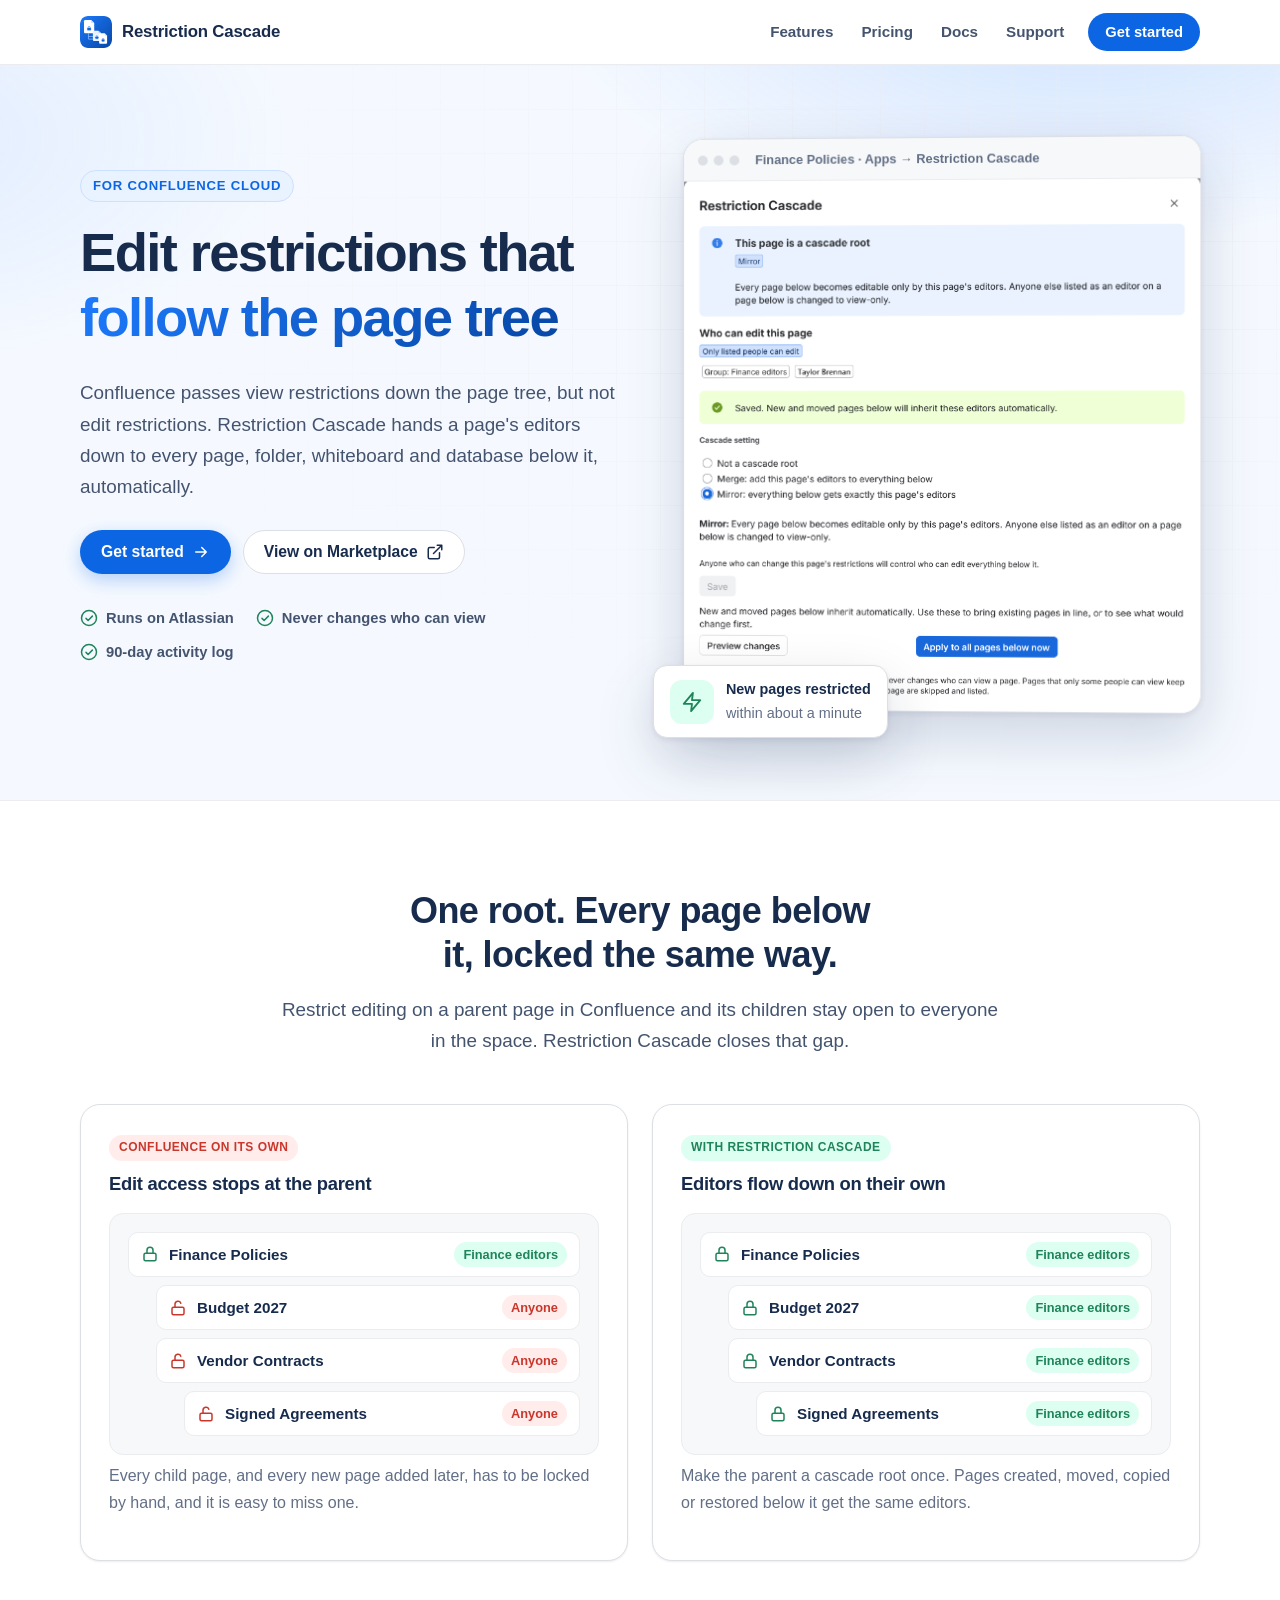
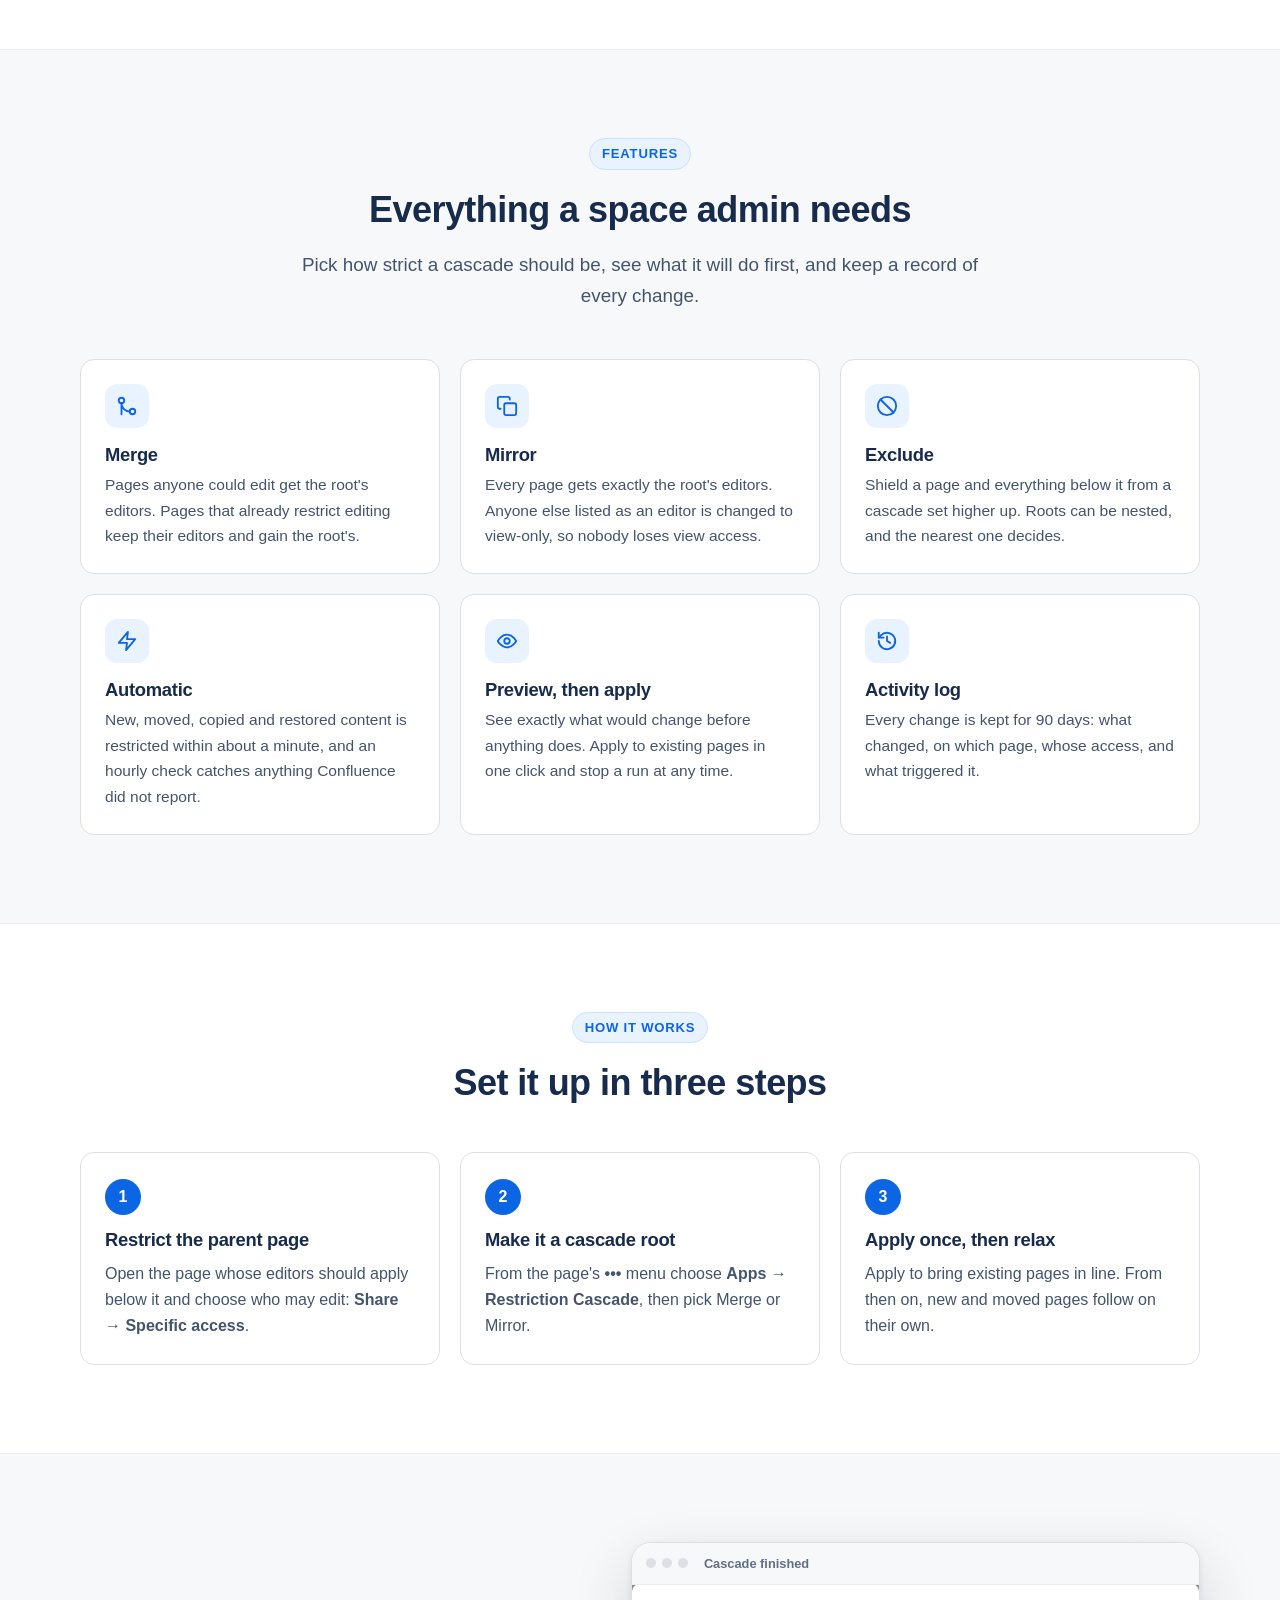
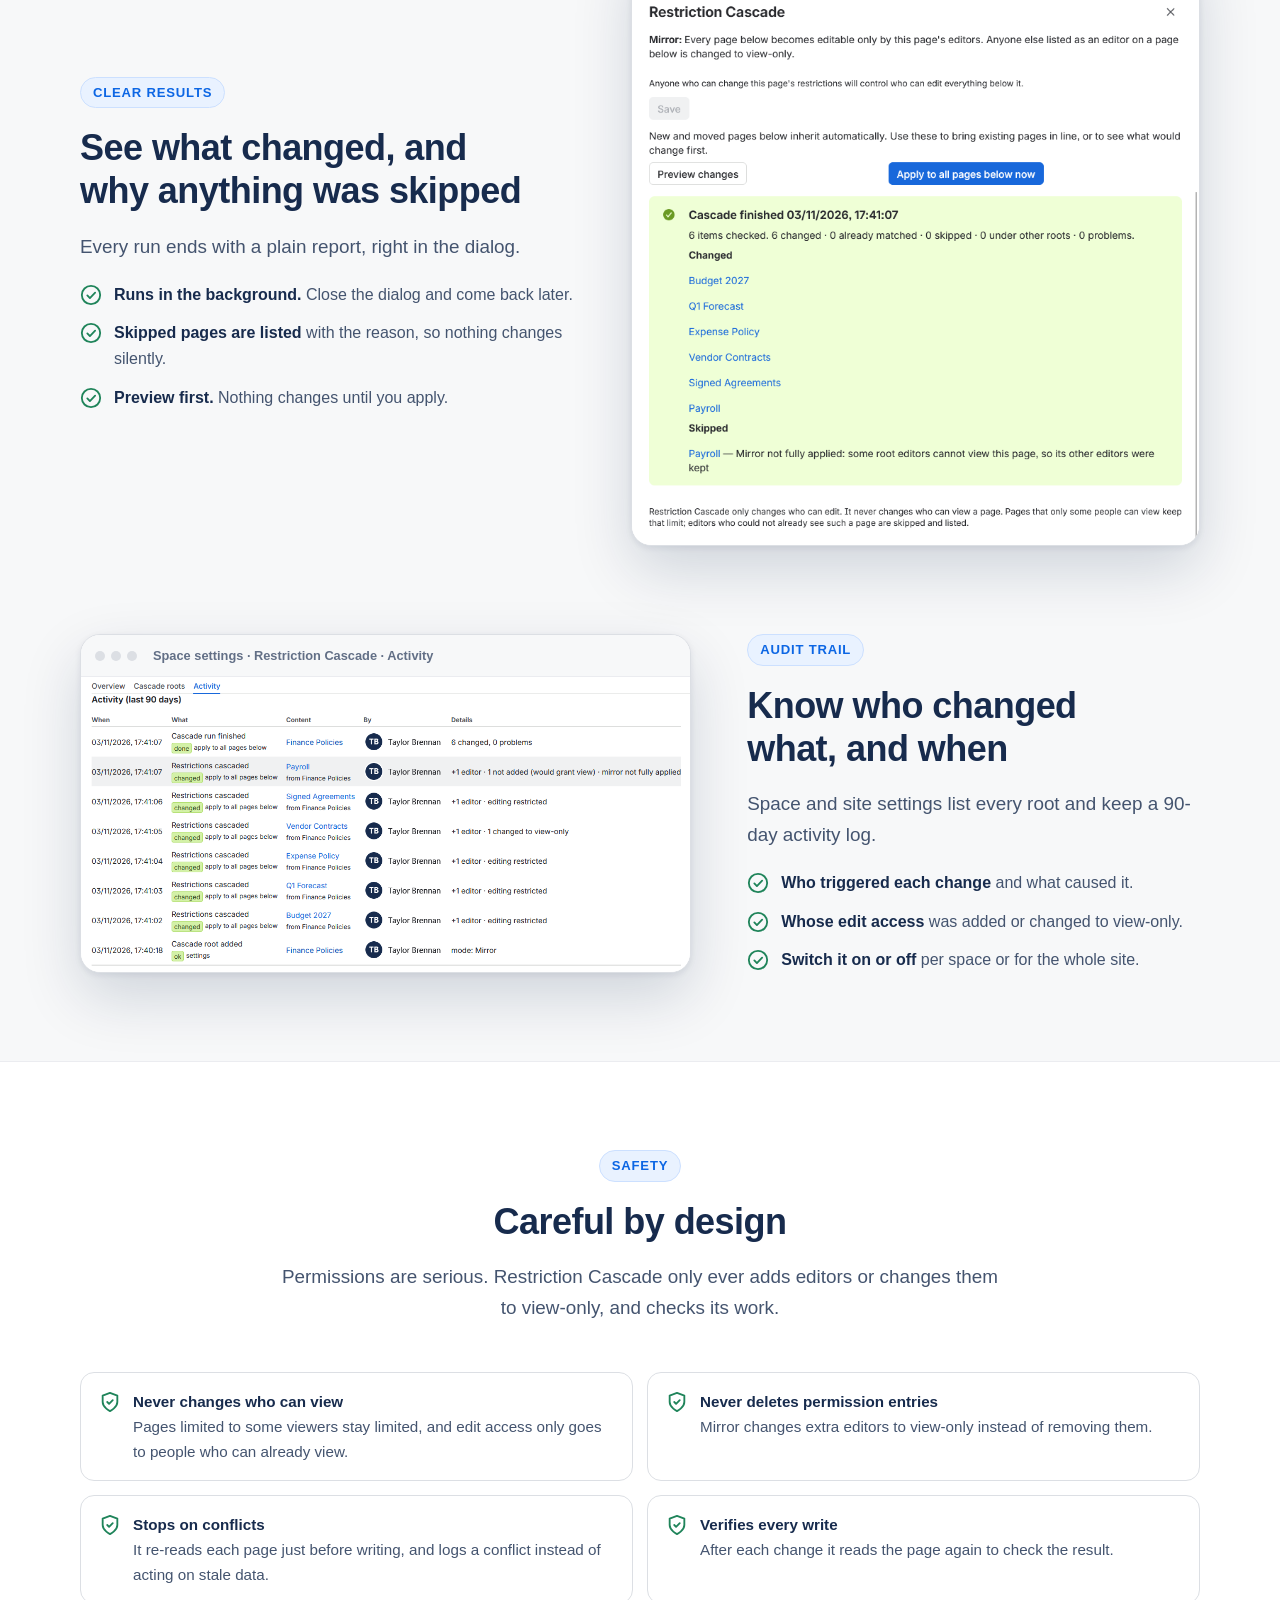
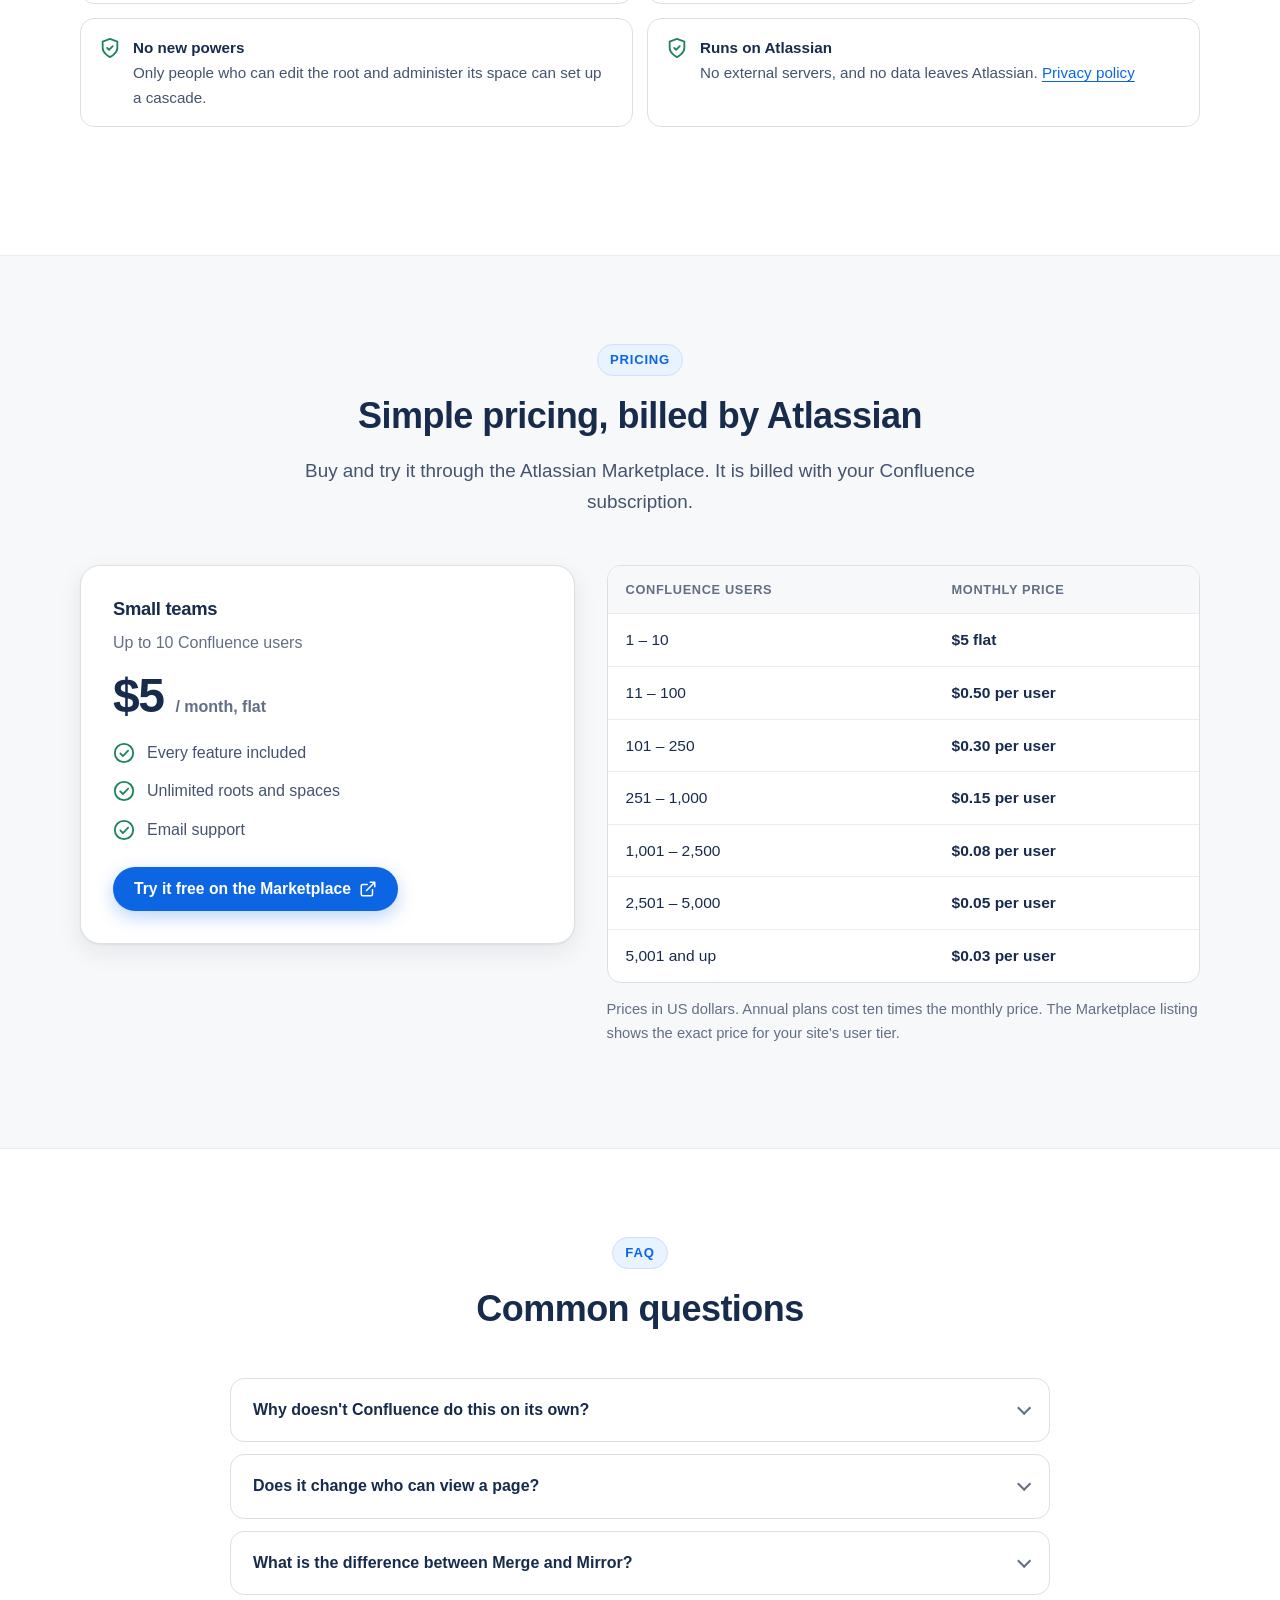
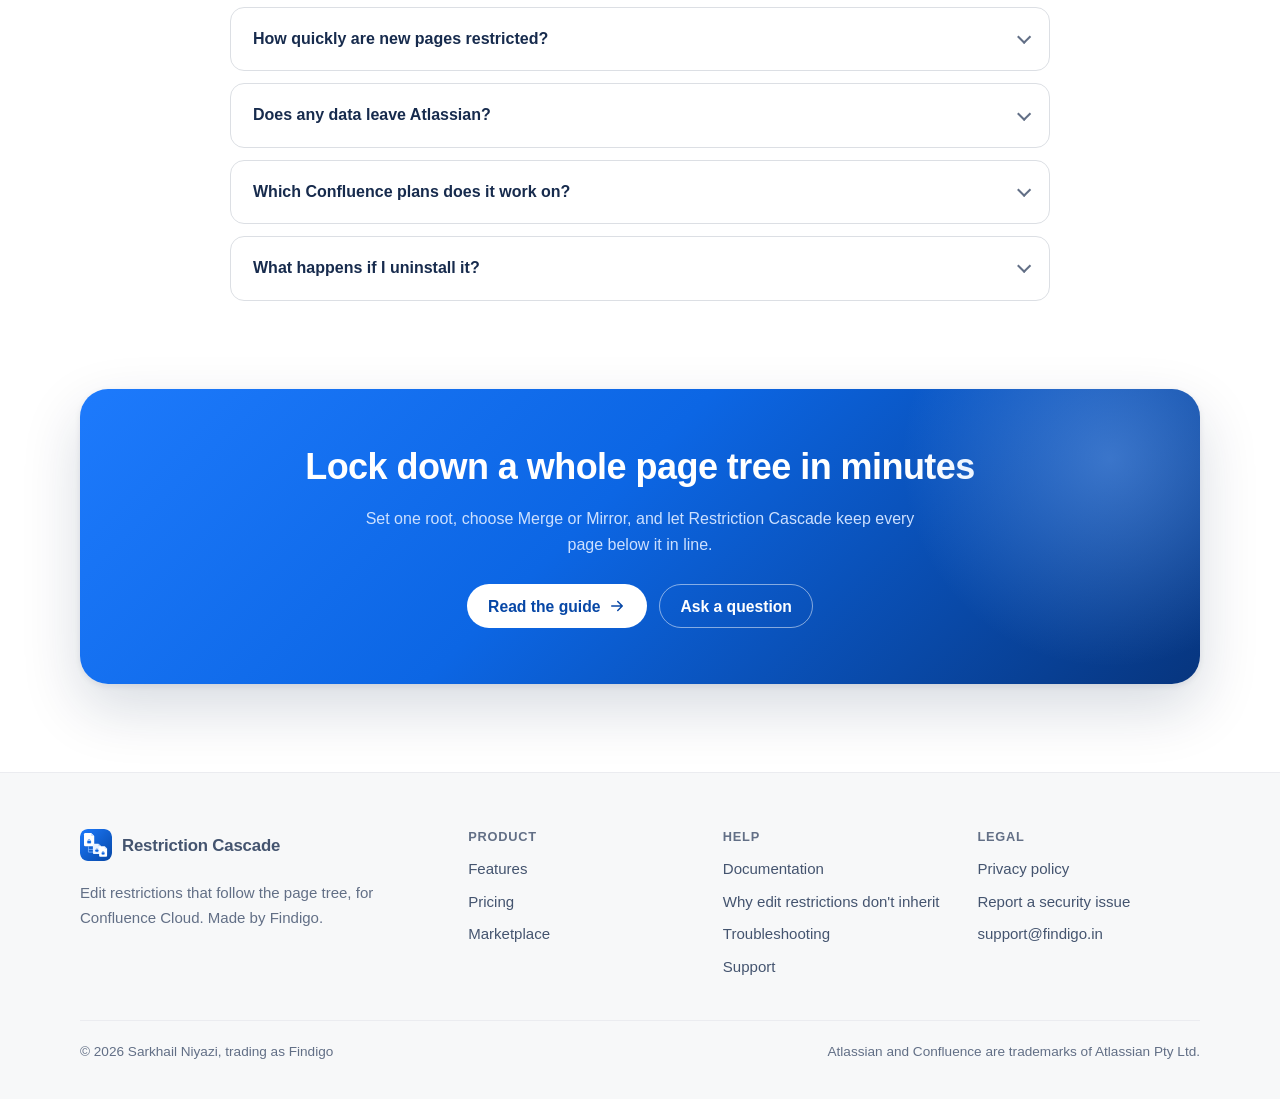
==== commit 447ae081: "Add an edit-restrictions guide and help search engines find the site A new page explains why Conflue" ====
--- a/index.html
+++ b/index.html
@@ -3,11 +3,12 @@
 <head>
   <meta charset="utf-8">
   <meta name="viewport" content="width=device-width, initial-scale=1">
-  <title>Restriction Cascade for Confluence</title>
+  <title>Inherit edit restrictions in Confluence Cloud · Restriction Cascade</title>
   <meta name="description" content="Child pages inherit the parent's edit restrictions automatically. Merge or mirror editors, preview every change, keep a 90-day audit log, and never touch view access.">
+  <link rel="canonical" href="https://cascade.findigo.in/">
   <meta name="theme-color" content="#0c66e4">
   <meta property="og:type" content="website">
-  <meta property="og:title" content="Restriction Cascade for Confluence">
+  <meta property="og:title" content="Restriction Cascade: inherit edit restrictions in Confluence Cloud">
   <meta property="og:description" content="Edit restrictions that follow the page tree, automatically.">
   <meta property="og:url" content="https://cascade.findigo.in/">
   <meta property="og:image" content="https://cascade.findigo.in/assets/img/og.png">
@@ -16,6 +17,26 @@
   <link rel="apple-touch-icon" href="/assets/img/logo-144.png">
   <link rel="stylesheet" href="/assets/style.css">
   <script src="/assets/site.js" defer></script>
+  <script type="application/ld+json">
+  {
+    "@context": "https://schema.org",
+    "@type": "SoftwareApplication",
+    "name": "Restriction Cascade for Confluence",
+    "description": "Child pages inherit the parent's edit restrictions automatically in Confluence Cloud. Merge or mirror editors, preview every change, keep a 90-day audit log, and never touch view access.",
+    "url": "https://cascade.findigo.in/",
+    "image": "https://cascade.findigo.in/assets/img/og.png",
+    "applicationCategory": "BusinessApplication",
+    "operatingSystem": "Confluence Cloud",
+    "offers": {
+      "@type": "Offer",
+      "price": "5.00",
+      "priceCurrency": "USD",
+      "description": "Per month for up to 10 users, with a 30-day free trial",
+      "url": "https://marketplace.atlassian.com/apps/2555148350"
+    },
+    "publisher": { "@type": "Organization", "name": "Findigo", "email": "support@findigo.in" }
+  }
+  </script>
 </head>
 <body>
   <a class="skip-link" href="#main">Skip to content</a>
@@ -292,6 +313,10 @@
         </div>
         <div class="faq">
           <details>
+            <summary>Why doesn't Confluence do this on its own?</summary>
+            <p>Confluence Cloud passes view restrictions down to child pages, but not edit restrictions, and Atlassian's request to change that has been open since 2006. Read <a href="/guides/inherit-edit-restrictions/">why edit restrictions don't inherit</a>, and the workarounds.</p>
+          </details>
+          <details>
             <summary>Does it change who can view a page?</summary>
             <p>No. It only grants or removes edit access. Pages limited to some viewers stay limited, and it only gives edit access to people who can already view the page.</p>
           </details>
@@ -352,6 +377,7 @@
           <h4>Help</h4>
           <ul>
             <li><a href="/docs/">Documentation</a></li>
+            <li><a href="/guides/inherit-edit-restrictions/">Why edit restrictions don't inherit</a></li>
             <li><a href="/docs/#troubleshooting">Troubleshooting</a></li>
             <li><a href="/support/">Support</a></li>
           </ul>
